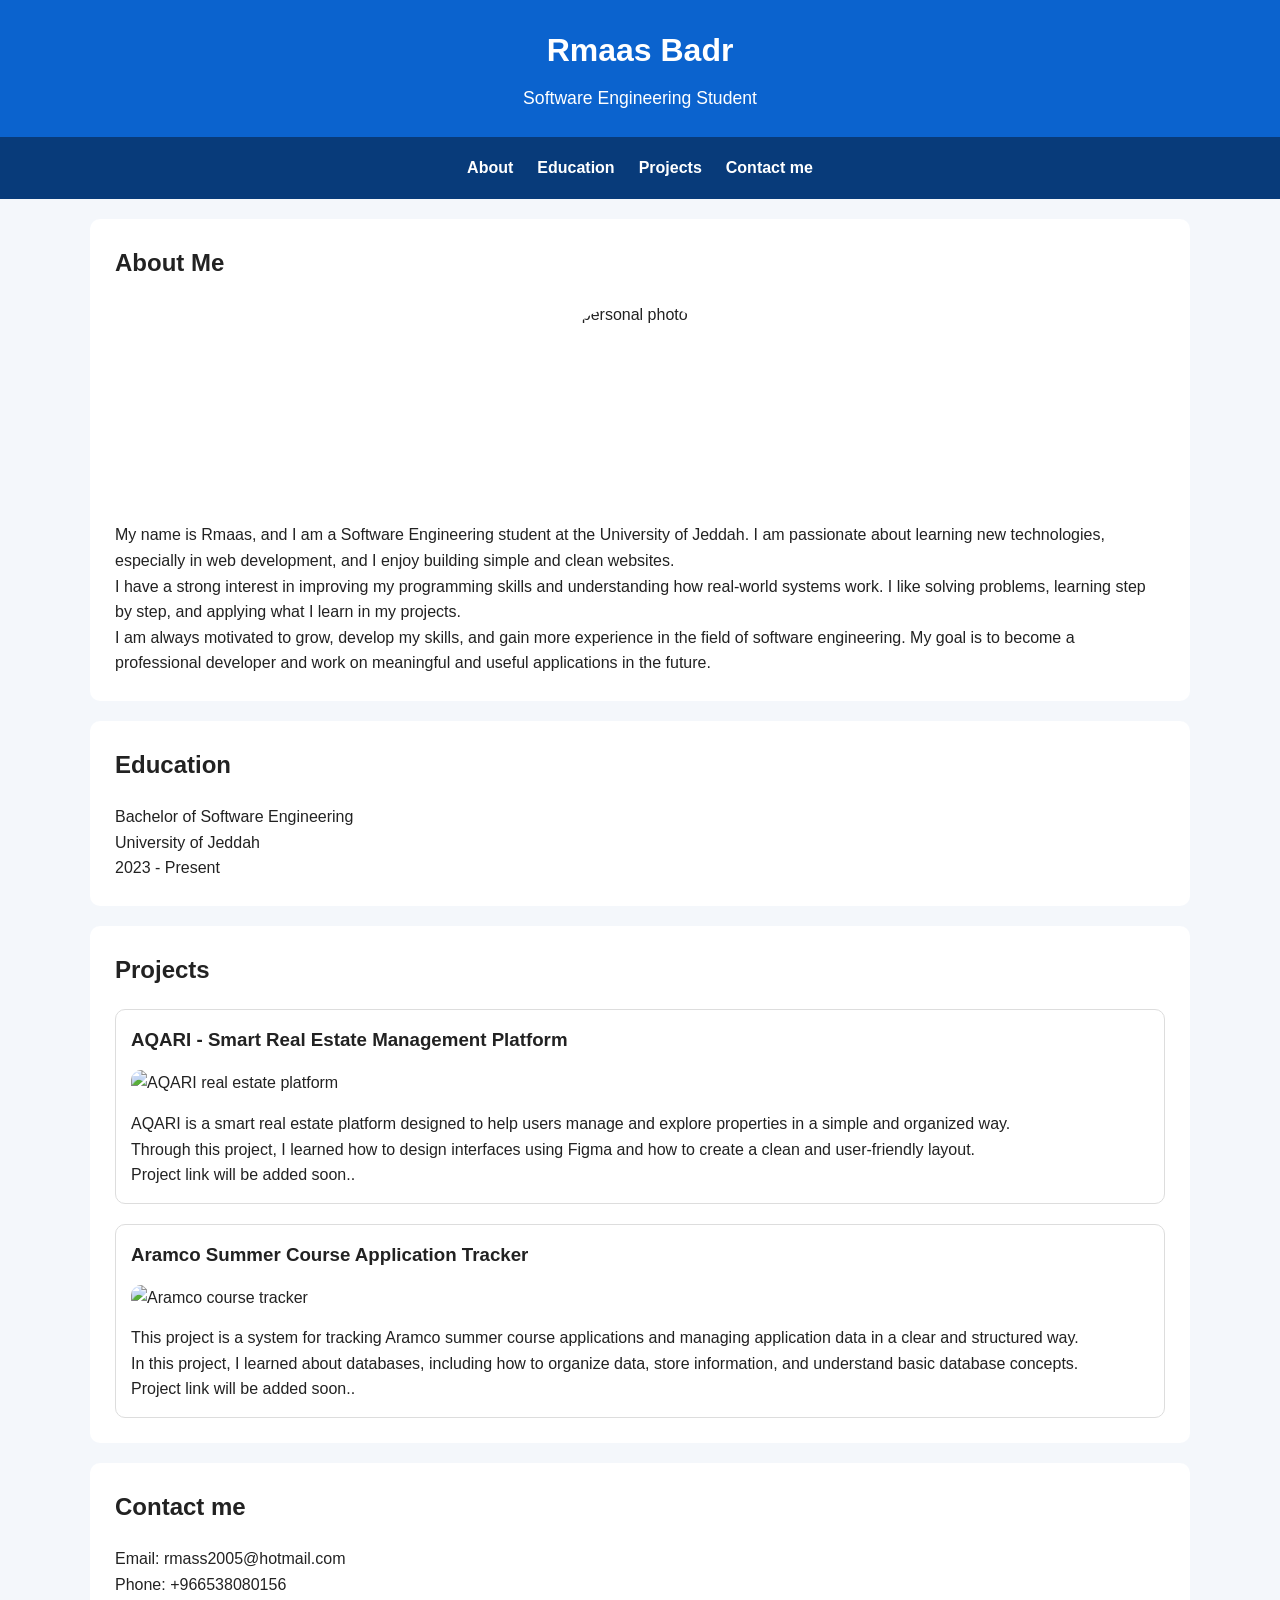
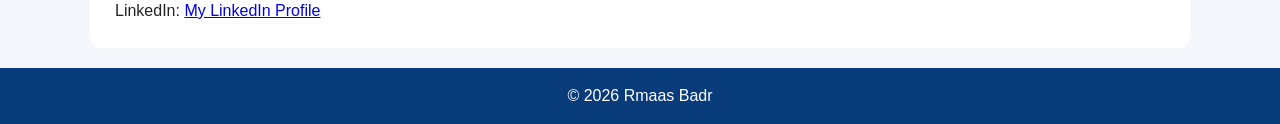
==== index.html @ a5aa48f3 "Add files via upload" ====
<!DOCTYPE html>
<html lang="en">
<head>
    <meta charset="UTF-8">
    <meta name="viewport" content="width=device-width, initial-scale=1.0">
    <title>Rmaas's protfolio</title>

    
    <link rel="stylesheet" href="cssweb.css">
</head>

<body>

    <!-- HEADER -->
    <header>
        <h1>Rmaas Badr</h1>
        <p>Software Engineering Student</p>
    </header>

    <!-- NAVIGATION -->
    <nav>
        <ul>
            <li><a href="#about">About</a></li>
            <li><a href="#education">Education</a></li>
            <li><a href="#projects">Projects</a></li>
            <li><a href="#contact me">Contact me</a></li>
        </ul> 
    </nav>

    <!-- ABOUT -->
    <section id="about">
        <h2>About Me</h2>
        <img src="media/profile.jpg" alt="My personal photo">


    <p>
        My name is Rmaas, and I am a Software Engineering student at the University of Jeddah.
        I am passionate about learning new technologies, especially in web development,
        and I enjoy building simple and clean websites.
    </p>

    <p>
        I have a strong interest in improving my programming skills and understanding how
        real-world systems work. I like solving problems, learning step by step, and applying
        what I learn in my projects.
    </p>

    <p>
        I am always motivated to grow, develop my skills, and gain more experience in the field
        of software engineering. My goal is to become a professional developer and work on
        meaningful and useful applications in the future.
    </p>
</section>
       

    <!-- EDUCATION -->
    <section id="education">
        <h2>Education</h2>

        <p>
            Bachelor of Software Engineering <br>
            University of Jeddah <br>
            2023 - Present
        </p>

    
    </section>

    <!-- PROJECTS -->
    <section id="projects">
    <h2>Projects</h2>

    <!-- Project 1 -->
    <div>
        <h3>AQARI - Smart Real Estate Management Platform</h3>
        <img src="media/project1.png" alt="AQARI real estate platform">

        <p>
            AQARI is a smart real estate platform designed to help users manage and explore
            properties in a simple and organized way.
        </p>

        <p>
            Through this project, I learned how to design interfaces using Figma and how to
            create a clean and user-friendly layout.
        </p>

        <p>
            Project link will be added soon..
        </p>
    </div>

    <!-- Project 2 -->
    <div>
        <h3>Aramco Summer Course Application Tracker</h3>
        <img src="media/project2.png" alt="Aramco course tracker">

        <p>
            This project is a system for tracking Aramco summer course applications and managing
            application data in a clear and structured way.
        </p>

        <p>
            In this project, I learned about databases, including how to organize data,
            store information, and understand basic database concepts.
        </p>

        <p>
            Project link will be added soon..
        </p>
    </div>

</section>

    <!-- CONTACT -->
    <section id="contact me">
        <h2>Contact me </h2>

        <p>Email: rmass2005@hotmail.com</p>
        <p>Phone: +966538080156</p>
        <p>
    LinkedIn: 
    <a href="https://www.linkedin.com/in/rmaas-badr-7a4100252" target="_blank">
        My LinkedIn Profile
    </a>
</p>

    </section>

    <!-- FOOTER -->
    <footer>
        <p>© 2026 Rmaas Badr</p>
    </footer>

</body>
</html>
---- cssweb.css ----
* {
    margin: 0;
    padding: 0;
    box-sizing: border-box;
}

body {
    font-family: Arial, sans-serif;
    background-color: #f4f7fb;
    line-height: 1.6;
    color: #222;
}

header {
    background-color: #0b63ce;
    color: white;
    text-align: center;
    padding: 25px 15px;
}

header h1 {
    font-size: 2rem;
    margin-bottom: 8px;
}

header p {
    font-size: 1.1rem;
}

nav {
    background-color: #083b7a;
}

nav ul {
    display: flex;
    justify-content: center;
    flex-wrap: wrap;
    list-style: none;
    padding: 10px 0;
}

nav ul li {
    margin: 8px 12px;
}

nav ul li a {
    color: white;
    text-decoration: none;
    font-weight: bold;
    transition: 0.3s;
}

nav ul li a:hover {
    color: white;
    text-shadow: 0 0 5px white;
    text-decoration: underline;
}

section {
    background-color: white;
    margin: 20px auto;
    padding: 25px;
    border-radius: 10px;
    width: 90%;
    max-width: 1100px;
}

section h2 {
    margin-bottom: 20px;
}

#about img {
    width: 200px;
    height: 200px;
    object-fit: cover;
    border-radius: 50%;
    display: block;
    margin: 20px auto;
}


#projects img {
    width: 100%;
    max-width: 300px;
    height: auto;
    border-radius: 10px;
    display: block;
    margin: 15px 0;
}

#projects div {
    border: 1px solid #ddd;
    padding: 15px;
    margin-top: 20px;
    border-radius: 10px;
}

.project-link {
    margin-top: 20px;
    font-style: italic;
    color: #666;
}

form {
    margin-top: 15px;
}

input,
textarea {
    width: 100%;
    padding: 10px;
    margin-top: 6px;
    margin-bottom: 15px;
    border-radius: 5px;
    border: 1px solid #ccc;
    font-size: 1rem;
}

button {
    padding: 10px 16px;
    background-color: #0b63ce;
    color: white;
    border: none;
    border-radius: 5px;
    cursor: pointer;
}

button:hover {
    background-color: #094fa5;
}

footer {
    text-align: center;
    padding: 15px;
    background-color: #083b7a;
    color: white;
    margin-top: 20px;
}

/* iPad */
@media (max-width: 768px) {
    header h1 {
        font-size: 1.7rem;
    }

    header p {
        font-size: 1rem;
    }

    nav ul li {
        margin: 6px 10px;
    }

    section {
        width: 94%;
        padding: 20px;
    }

    #about img {
        width: 160px;
        height: 160px;
    }
}

/* Mobile */
@media (max-width: 576px) {
    header {
        padding: 20px 10px;
    }

    header h1 {
        font-size: 1.5rem;
    }

    header p {
        font-size: 0.95rem;
    }

    nav ul {
        flex-direction: column;
        align-items: center;
    }

    nav ul li {
        margin: 6px 0;
    }

    section {
        width: 96%;
        padding: 16px;
        margin: 15px auto;
    }

    #about img {
        width: 140px;
        height: 140px;
    }

    #projects img {
        max-width: 100%;
    }
}
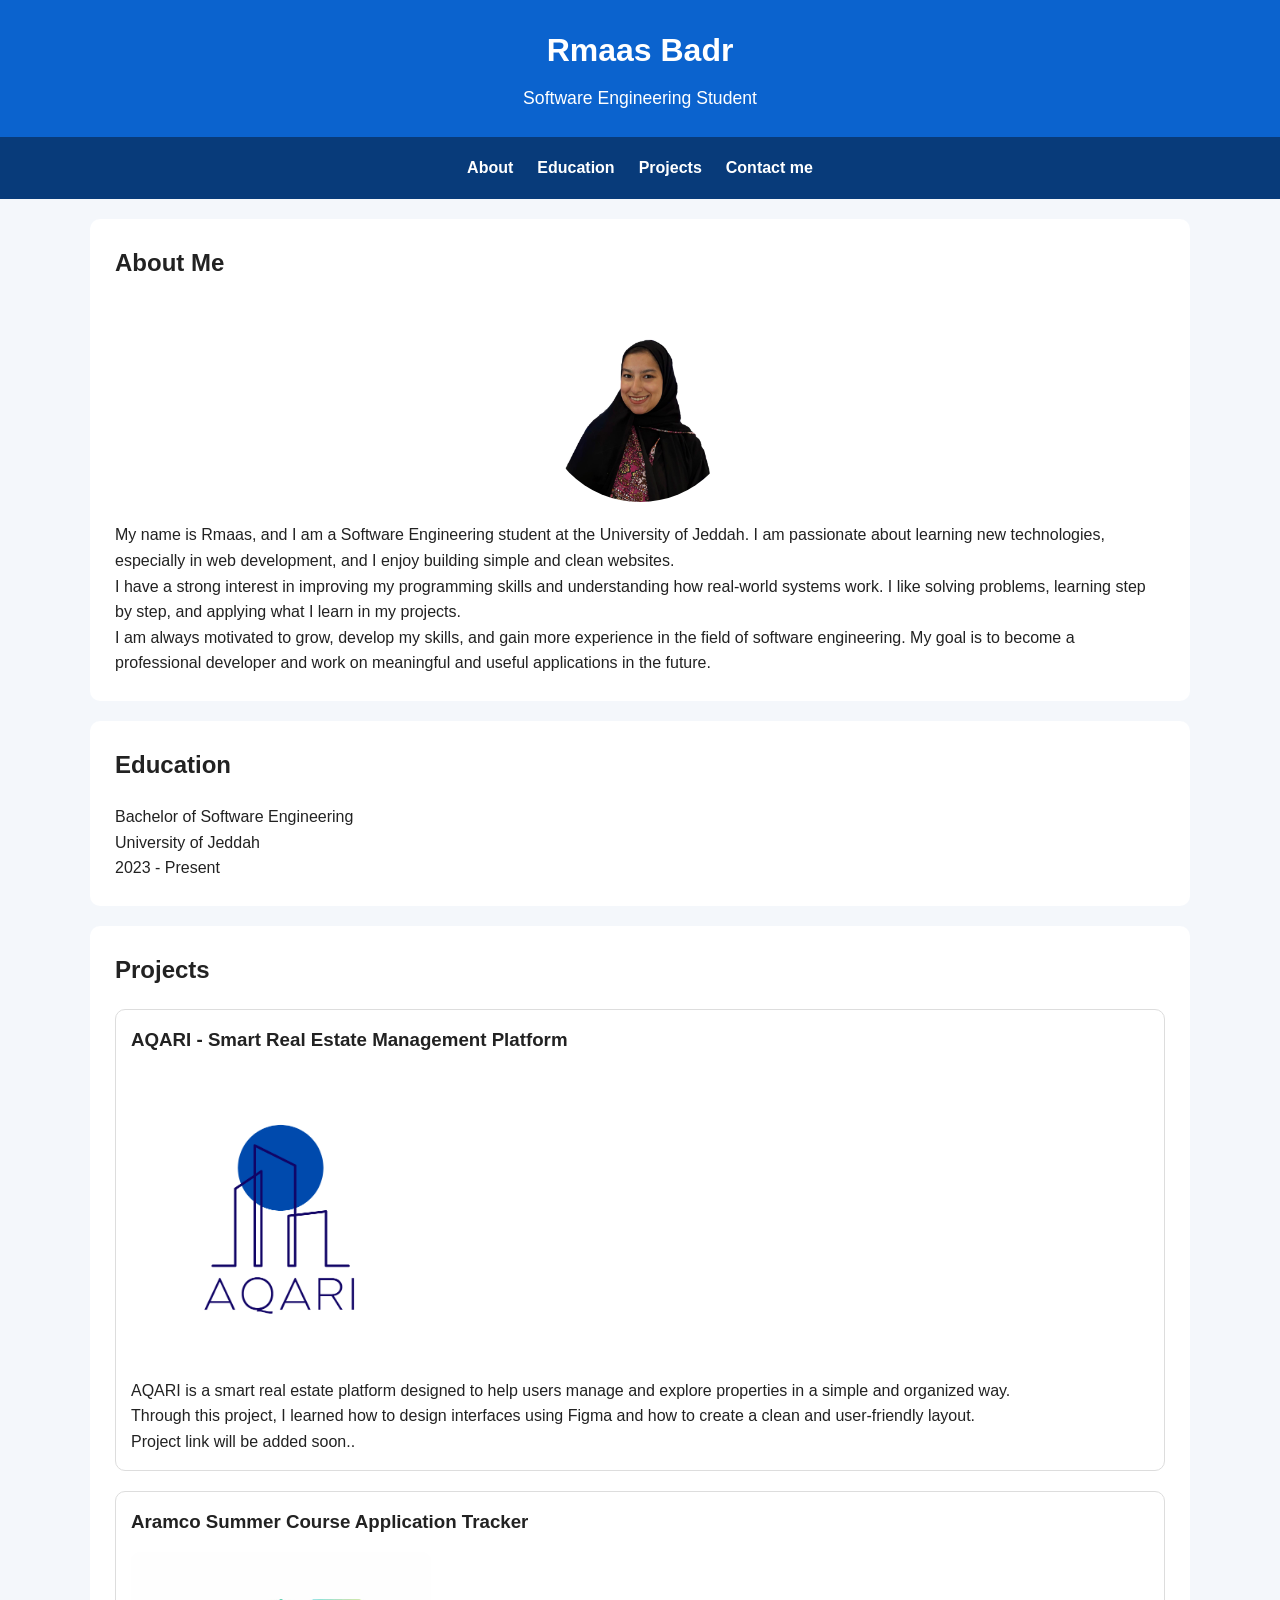
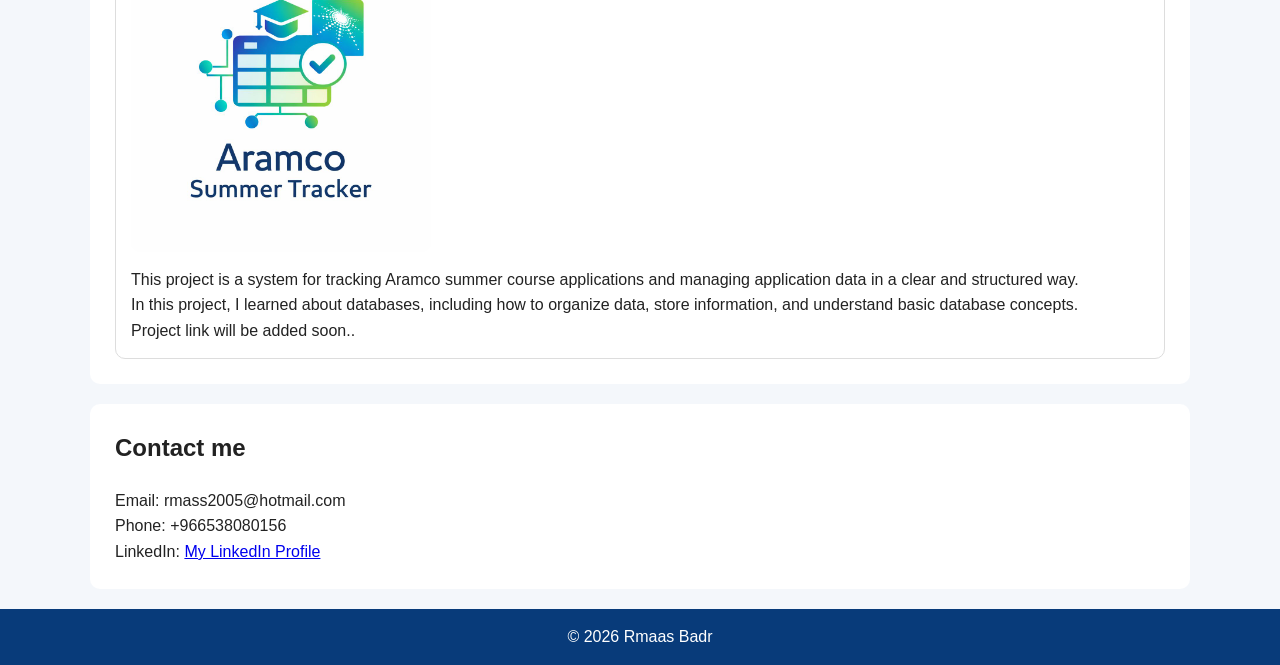
==== commit 08f8f5e2: "Add files via upload" ====
--- a/index.html
+++ b/index.html
@@ -73,7 +73,7 @@
     <!-- Project 1 -->
     <div>
         <h3>AQARI - Smart Real Estate Management Platform</h3>
-        <img src="media/project1.png" alt="AQARI real estate platform">
+        <img src="media/project1.jpg" alt="AQARI real estate platform">
 
         <p>
             AQARI is a smart real estate platform designed to help users manage and explore
@@ -93,7 +93,7 @@
     <!-- Project 2 -->
     <div>
         <h3>Aramco Summer Course Application Tracker</h3>
-        <img src="media/project2.png" alt="Aramco course tracker">
+        <img src="media/project2.jpg" alt="Aramco course tracker">
 
         <p>
             This project is a system for tracking Aramco summer course applications and managing
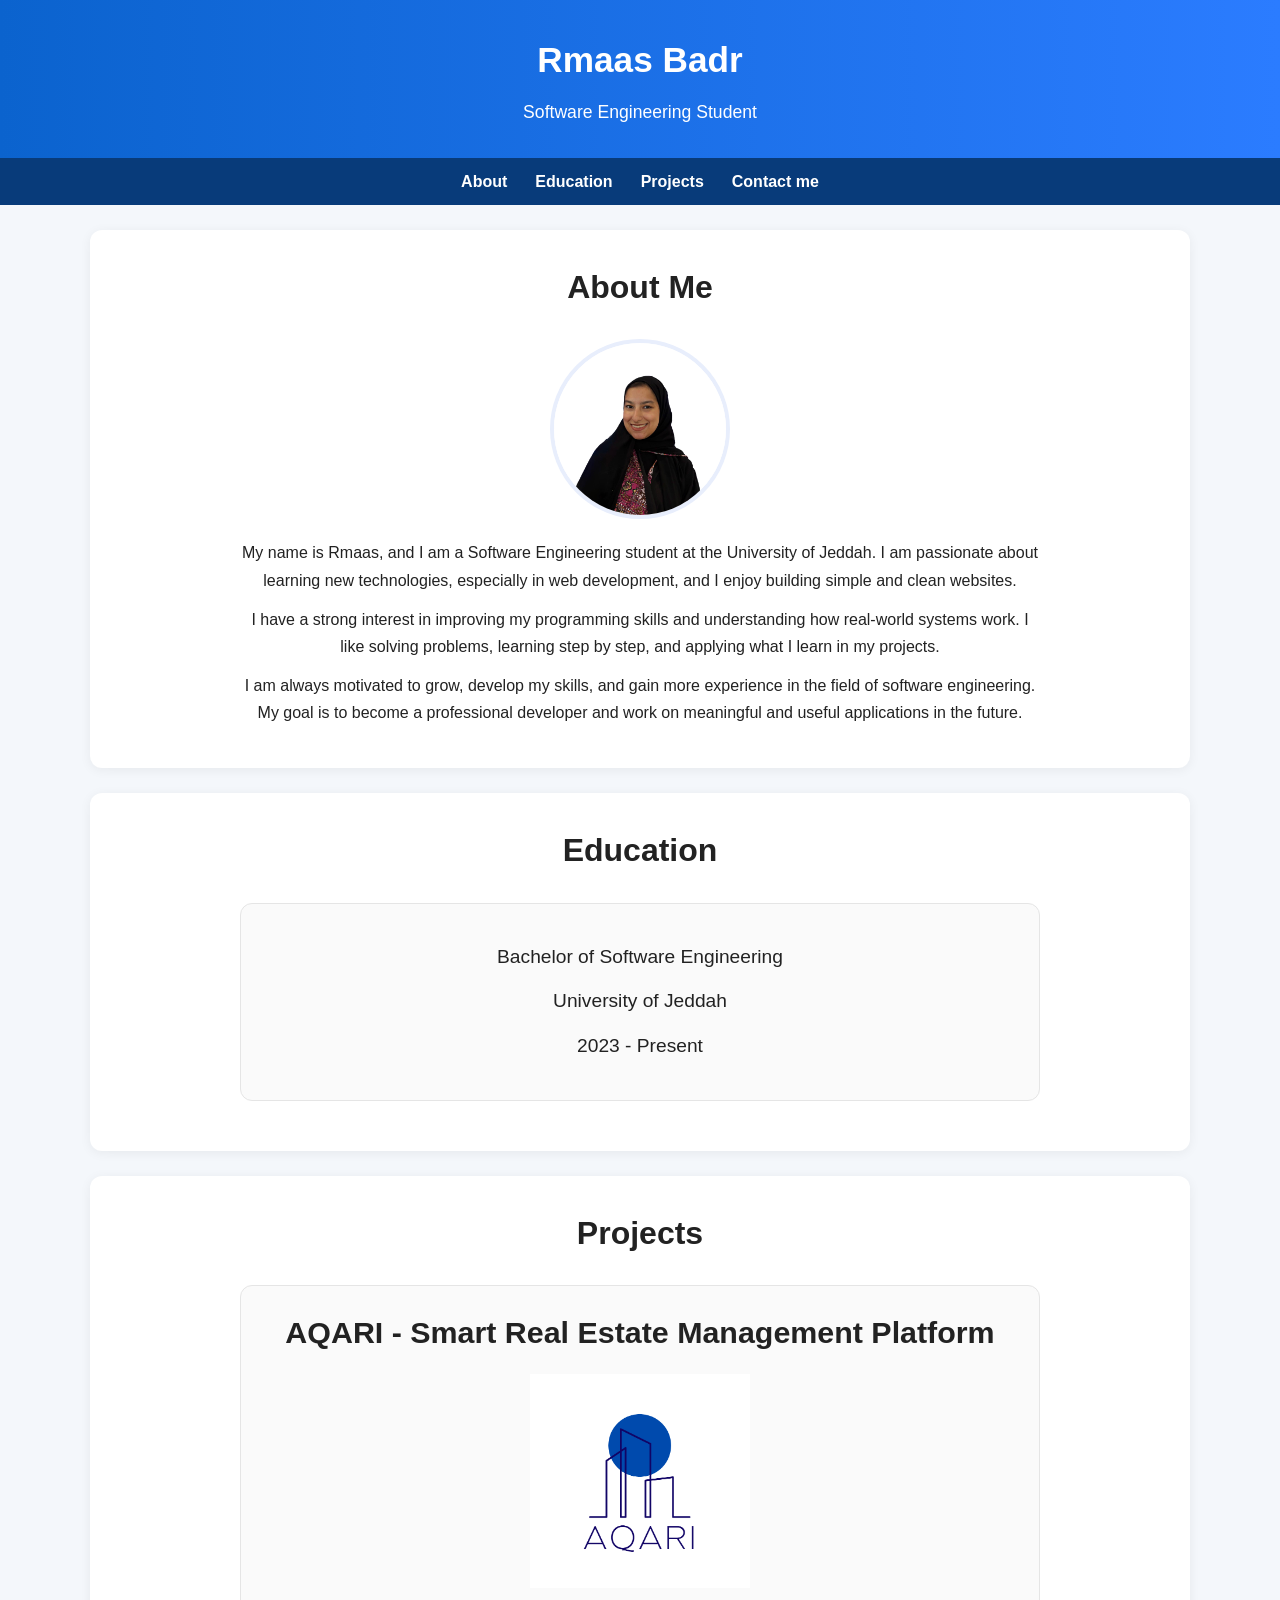
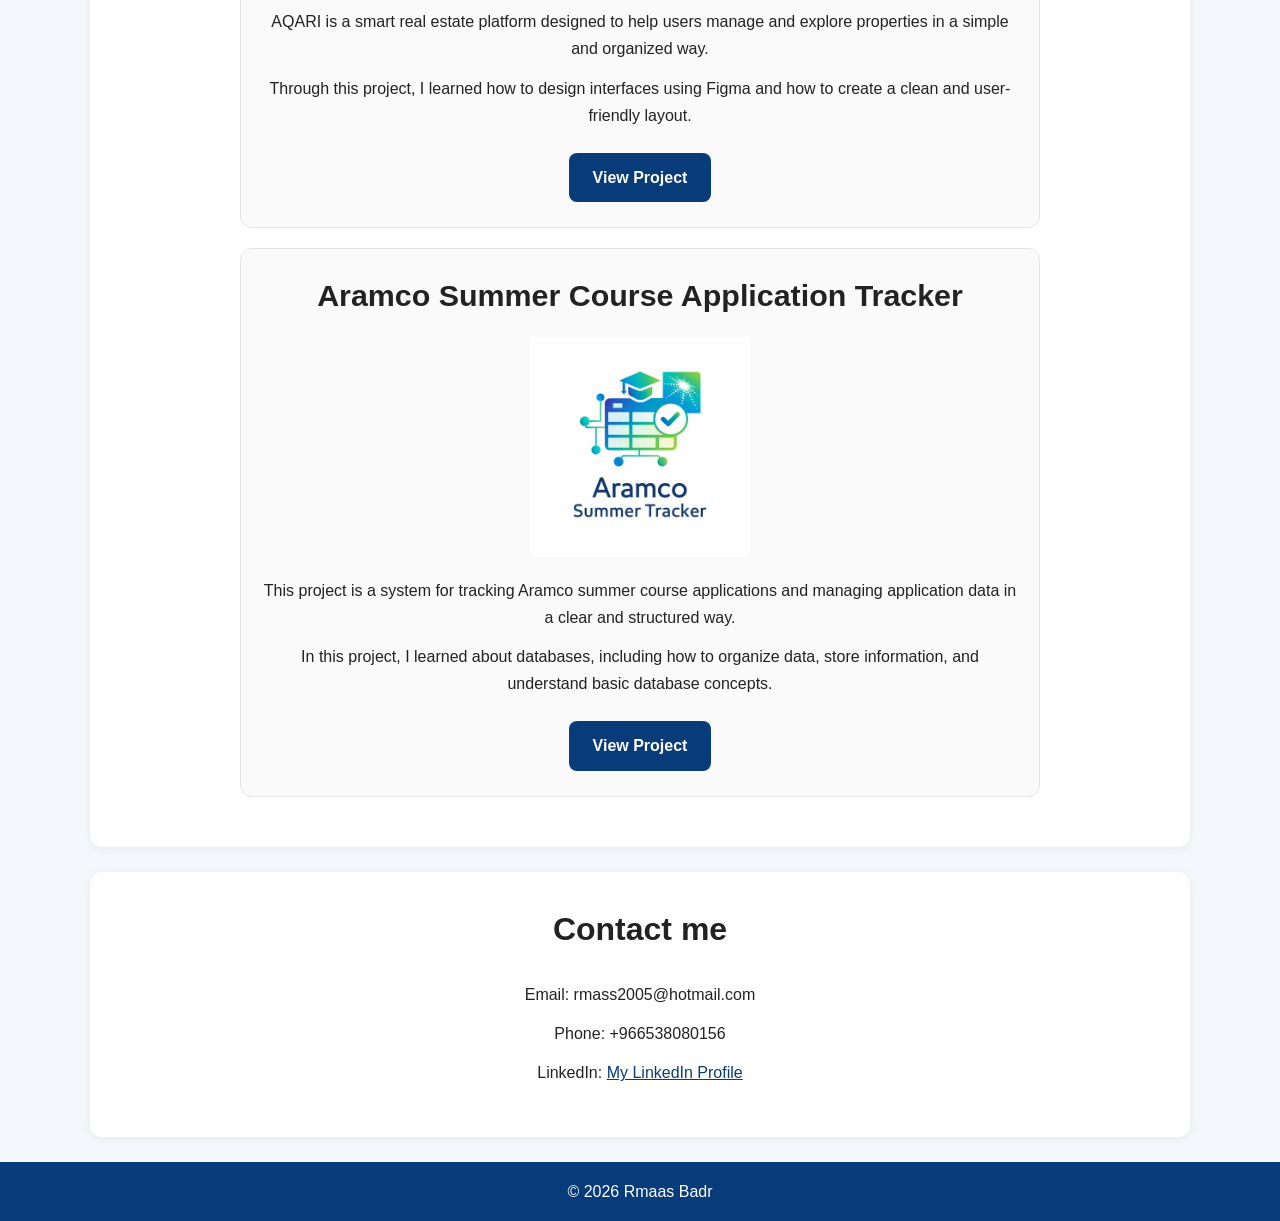
==== commit 3acdd4d8: "Add files via upload" ====
--- a/index.html
+++ b/index.html
@@ -3,131 +3,123 @@
 <head>
     <meta charset="UTF-8">
     <meta name="viewport" content="width=device-width, initial-scale=1.0">
-    <title>Rmaas's protfolio</title>
-
-    
+    <title>Rmaas's Portfolio</title>
     <link rel="stylesheet" href="cssweb.css">
 </head>
-
 <body>
 
-    <!-- HEADER -->
     <header>
-        <h1>Rmaas Badr</h1>
-        <p>Software Engineering Student</p>
+        <div class="container">
+            <h1>Rmaas Badr</h1>
+            <p>Software Engineering Student</p>
+        </div>
     </header>
 
-    <!-- NAVIGATION -->
     <nav>
-        <ul>
-            <li><a href="#about">About</a></li>
-            <li><a href="#education">Education</a></li>
-            <li><a href="#projects">Projects</a></li>
-            <li><a href="#contact me">Contact me</a></li>
-        </ul> 
+        <div class="container">
+            <ul>
+                <li><a href="#about">About</a></li>
+                <li><a href="#education">Education</a></li>
+                <li><a href="#projects">Projects</a></li>
+                <li><a href="#contact">Contact me</a></li>
+            </ul>
+        </div>
     </nav>
 
-    <!-- ABOUT -->
-    <section id="about">
-        <h2>About Me</h2>
-        <img src="media/profile.jpg" alt="My personal photo">
+    <main class="container">
 
+        <section id="about">
+            <h2>About Me</h2>
 
-    <p>
-        My name is Rmaas, and I am a Software Engineering student at the University of Jeddah.
-        I am passionate about learning new technologies, especially in web development,
-        and I enjoy building simple and clean websites.
-    </p>
+            <img src="media/profile.jpg" alt="My personal photo" class="profile-img">
 
-    <p>
-        I have a strong interest in improving my programming skills and understanding how
-        real-world systems work. I like solving problems, learning step by step, and applying
-        what I learn in my projects.
-    </p>
+            <p>
+                My name is Rmaas, and I am a Software Engineering student at the University of Jeddah.
+                I am passionate about learning new technologies, especially in web development, and I enjoy
+                building simple and clean websites.
+            </p>
 
-    <p>
-        I am always motivated to grow, develop my skills, and gain more experience in the field
-        of software engineering. My goal is to become a professional developer and work on
-        meaningful and useful applications in the future.
-    </p>
-</section>
-       
+            <p>
+                I have a strong interest in improving my programming skills and understanding how real-world
+                systems work. I like solving problems, learning step by step, and applying what I learn in my projects.
+            </p>
 
-    <!-- EDUCATION -->
-    <section id="education">
-        <h2>Education</h2>
+            <p>
+                I am always motivated to grow, develop my skills, and gain more experience in the field of
+                software engineering. My goal is to become a professional developer and work on meaningful
+                and useful applications in the future.
+            </p>
+        </section>
 
-        <p>
-            Bachelor of Software Engineering <br>
-            University of Jeddah <br>
-            2023 - Present
-        </p>
+        <section id="education">
+            <h2>Education</h2>
 
-    
-    </section>
+            <div class="card education-card">
+                <p>Bachelor of Software Engineering</p>
+                <p>University of Jeddah</p>
+                <p>2023 - Present</p>
+            </div>
+        </section>
 
-    <!-- PROJECTS -->
-    <section id="projects">
-    <h2>Projects</h2>
+        <section id="projects">
+            <h2>Projects</h2>
 
-    <!-- Project 1 -->
-    <div>
-        <h3>AQARI - Smart Real Estate Management Platform</h3>
-        <img src="media/project1.jpg" alt="AQARI real estate platform">
+            <div class="project-card">
+                <h3>AQARI - Smart Real Estate Management Platform</h3>
 
-        <p>
-            AQARI is a smart real estate platform designed to help users manage and explore
-            properties in a simple and organized way.
-        </p>
+                <img src="media/project1.jpg" alt="AQARI real estate platform" class="project-img">
 
-        <p>
-            Through this project, I learned how to design interfaces using Figma and how to
-            create a clean and user-friendly layout.
-        </p>
+                <p>
+                    AQARI is a smart real estate platform designed to help users manage and explore
+                    properties in a simple and organized way.
+                </p>
 
-        <p>
-            Project link will be added soon..
-        </p>
-    </div>
+                <p>
+                    Through this project, I learned how to design interfaces using Figma and how to
+                    create a clean and user-friendly layout.
+                </p>
 
-    <!-- Project 2 -->
-    <div>
-        <h3>Aramco Summer Course Application Tracker</h3>
-        <img src="media/project2.jpg" alt="Aramco course tracker">
+                <a href="media/aqari project.pdf.pdf" class="btn" target="_blank">View Project</a>
+            </div>
 
-        <p>
-            This project is a system for tracking Aramco summer course applications and managing
-            application data in a clear and structured way.
-        </p>
+            <div class="project-card">
+                <h3>Aramco Summer Course Application Tracker</h3>
 
-        <p>
-            In this project, I learned about databases, including how to organize data,
-            store information, and understand basic database concepts.
-        </p>
+                <img src="media/project2.jpg" alt="Aramco course tracker" class="project-img">
 
-        <p>
-            Project link will be added soon..
-        </p>
-    </div>
+                <p>
+                    This project is a system for tracking Aramco summer course applications and managing
+                    application data in a clear and structured way.
+                </p>
 
-</section>
+                <p>
+                    In this project, I learned about databases, including how to organize data,
+                    store information, and understand basic database concepts.
+                </p>
 
-    <!-- CONTACT -->
-    <section id="contact me">
-        <h2>Contact me </h2>
+                <a href="media/Aramco project.pdf" class="btn" target="_blank">View Project</a>
+            </div>
+        </section>
 
-        <p>Email: rmass2005@hotmail.com</p>
-        <p>Phone: +966538080156</p>
-        <p>
-    LinkedIn: 
-    <a href="https://www.linkedin.com/in/rmaas-badr-7a4100252" target="_blank">
-        My LinkedIn Profile
-    </a>
-</p>
+        <section id="contact">
+            <h2>Contact me</h2>
 
-    </section>
+            <div class="contact-info">
+                <p>Email: rmass2005@hotmail.com</p>
+                <p>Phone: +966538080156</p>
+                <p>
+                    LinkedIn:
+                    <a href="https://www.linkedin.com/in/rmaas-badr-7a4100252" target="_blank">
+                        My LinkedIn Profile
+                    </a>
+                </p>
+            </div>
 
-    <!-- FOOTER -->
+            
+        </section>
+
+    </main>
+
     <footer>
         <p>© 2026 Rmaas Badr</p>
     </footer>
--- a/cssweb.css
+++ b/cssweb.css
@@ -7,19 +7,26 @@
 body {
     font-family: Arial, sans-serif;
     background-color: #f4f7fb;
-    line-height: 1.6;
+    line-height: 1.7;
     color: #222;
 }
 
+.container {
+    width: 90%;
+    max-width: 1100px;
+    margin: auto;
+}
+
+/* Header */
 header {
-    background-color: #0b63ce;
+    background: linear-gradient(to right, #0b63ce, #2b7cff);
     color: white;
     text-align: center;
-    padding: 25px 15px;
+    padding: 30px 15px;
 }
 
 header h1 {
-    font-size: 2rem;
+    font-size: 2.2rem;
     margin-bottom: 8px;
 }
 
@@ -27,20 +34,24 @@
     font-size: 1.1rem;
 }
 
+/* Navbar */
 nav {
     background-color: #083b7a;
+    position: sticky;
+    top: 0;
+    z-index: 1000;
 }
 
 nav ul {
+    list-style: none;
     display: flex;
     justify-content: center;
+    align-items: center;
     flex-wrap: wrap;
-    list-style: none;
-    padding: 10px 0;
 }
 
 nav ul li {
-    margin: 8px 12px;
+    margin: 10px 14px;
 }
 
 nav ul li a {
@@ -56,118 +67,211 @@
     text-decoration: underline;
 }
 
+/* Sections */
 section {
     background-color: white;
-    margin: 20px auto;
-    padding: 25px;
-    border-radius: 10px;
-    width: 90%;
-    max-width: 1100px;
+    margin: 25px auto;
+    padding: 30px 25px;
+    border-radius: 12px;
+    box-shadow: 0 2px 12px rgba(0, 0, 0, 0.06);
+    text-align: center;
 }
 
 section h2 {
-    margin-bottom: 20px;
-}
-
-#about img {
-    width: 200px;
-    height: 200px;
+    font-size: 2rem;
+    margin-bottom: 25px;
+    color: #222;
+}
+
+/* Paragraphs */
+section p {
+    max-width: 800px;
+    margin: 12px auto;
+}
+
+/* About image */
+.profile-img {
+    width: 180px;
+    height: 180px;
     object-fit: cover;
     border-radius: 50%;
     display: block;
     margin: 20px auto;
-}
-
-
-#projects img {
-    width: 100%;
-    max-width: 300px;
+    border: 4px solid #e8eefc;
+}
+
+/* Cards */
+.card,
+.project-card {
+    background-color: #fafafa;
+    border: 1px solid #e5e5e5;
+    border-radius: 12px;
+    padding: 25px 20px;
+    margin: 20px auto;
+    max-width: 800px;
+}
+
+.education-card {
+    font-size: 1.2rem;
+}
+
+/* Projects */
+.project-card h3 {
+    font-size: 1.9rem;
+    margin-bottom: 18px;
+    line-height: 1.4;
+}
+
+.project-img {
+    width: 220px;
+    max-width: 100%;
     height: auto;
-    border-radius: 10px;
     display: block;
-    margin: 15px 0;
-}
-
-#projects div {
-    border: 1px solid #ddd;
-    padding: 15px;
-    margin-top: 20px;
-    border-radius: 10px;
-}
-
-.project-link {
-    margin-top: 20px;
-    font-style: italic;
-    color: #666;
+    margin: 20px auto;
+}
+
+/* Buttons */
+.btn {
+    display: inline-block;
+    background-color: #083b7a;
+    color: white;
+    text-decoration: none;
+    padding: 11px 24px;
+    border-radius: 8px;
+    margin-top: 12px;
+    font-weight: bold;
+    transition: 0.3s;
+}
+
+.btn:hover {
+    background-color: #0b63ce;
+}
+
+/* Contact */
+.contact-info {
+    margin-bottom: 20px;
+}
+
+.contact-info p {
+    margin-bottom: 10px;
+}
+
+.contact-info a {
+    color: #083b7a;
 }
 
 form {
-    margin-top: 15px;
+    max-width: 800px;
+    margin: 20px auto 0;
+    text-align: left;
+}
+
+label {
+    display: block;
+    margin-bottom: 6px;
+    font-weight: bold;
 }
 
 input,
 textarea {
     width: 100%;
-    padding: 10px;
-    margin-top: 6px;
-    margin-bottom: 15px;
-    border-radius: 5px;
+    padding: 12px;
+    margin-bottom: 18px;
     border: 1px solid #ccc;
+    border-radius: 8px;
     font-size: 1rem;
 }
 
 button {
-    padding: 10px 16px;
+    background-color: #083b7a;
+    color: white;
+    border: none;
+    padding: 10px 18px;
+    border-radius: 8px;
+    cursor: pointer;
+    font-weight: bold;
+    transition: 0.3s;
+}
+
+button:hover {
     background-color: #0b63ce;
-    color: white;
-    border: none;
-    border-radius: 5px;
-    cursor: pointer;
-}
-
-button:hover {
-    background-color: #094fa5;
-}
-
+}
+
+/* Footer */
 footer {
+    background-color: #083b7a;
+    color: white;
     text-align: center;
-    padding: 15px;
-    background-color: #083b7a;
-    color: white;
+    padding: 16px;
     margin-top: 20px;
 }
 
-/* iPad */
+/* Laptop */
+@media (max-width: 992px) {
+    .container {
+        width: 92%;
+    }
+
+    section {
+        padding: 25px 20px;
+    }
+
+    header h1 {
+        font-size: 2rem;
+    }
+
+    .project-card h3 {
+        font-size: 1.6rem;
+    }
+}
+
+/* Tablet */
 @media (max-width: 768px) {
+    header {
+        padding: 25px 10px;
+    }
+
     header h1 {
-        font-size: 1.7rem;
+        font-size: 1.8rem;
     }
 
     header p {
         font-size: 1rem;
     }
 
+    nav ul {
+        flex-direction: row;
+        justify-content: center;
+    }
+
     nav ul li {
-        margin: 6px 10px;
+        margin: 8px 10px;
     }
 
     section {
-        width: 94%;
-        padding: 20px;
-    }
-
-    #about img {
-        width: 160px;
-        height: 160px;
+        padding: 22px 16px;
+    }
+
+    section h2 {
+        font-size: 1.7rem;
+    }
+
+    .profile-img {
+        width: 150px;
+        height: 150px;
+    }
+
+    .project-card h3 {
+        font-size: 1.4rem;
+    }
+
+    .project-img {
+        width: 180px;
     }
 }
 
 /* Mobile */
 @media (max-width: 576px) {
-    header {
-        padding: 20px 10px;
-    }
-
     header h1 {
         font-size: 1.5rem;
     }
@@ -178,7 +282,7 @@
 
     nav ul {
         flex-direction: column;
-        align-items: center;
+        padding: 10px 0;
     }
 
     nav ul li {
@@ -186,17 +290,43 @@
     }
 
     section {
-        width: 96%;
-        padding: 16px;
-        margin: 15px auto;
-    }
-
-    #about img {
-        width: 140px;
-        height: 140px;
-    }
-
-    #projects img {
-        max-width: 100%;
+        padding: 18px 14px;
+        margin: 18px auto;
+    }
+
+    section h2 {
+        font-size: 1.5rem;
+    }
+
+    section p {
+        font-size: 0.95rem;
+    }
+
+    .profile-img {
+        width: 130px;
+        height: 130px;
+    }
+
+    .project-card h3 {
+        font-size: 1.2rem;
+    }
+
+    .project-img {
+        width: 150px;
+    }
+
+    .btn {
+        width: 100%;
+        max-width: 220px;
+        padding: 10px 18px;
+    }
+
+    form {
+        text-align: left;
+    }
+
+    input,
+    textarea {
+        font-size: 0.95rem;
     }
 }
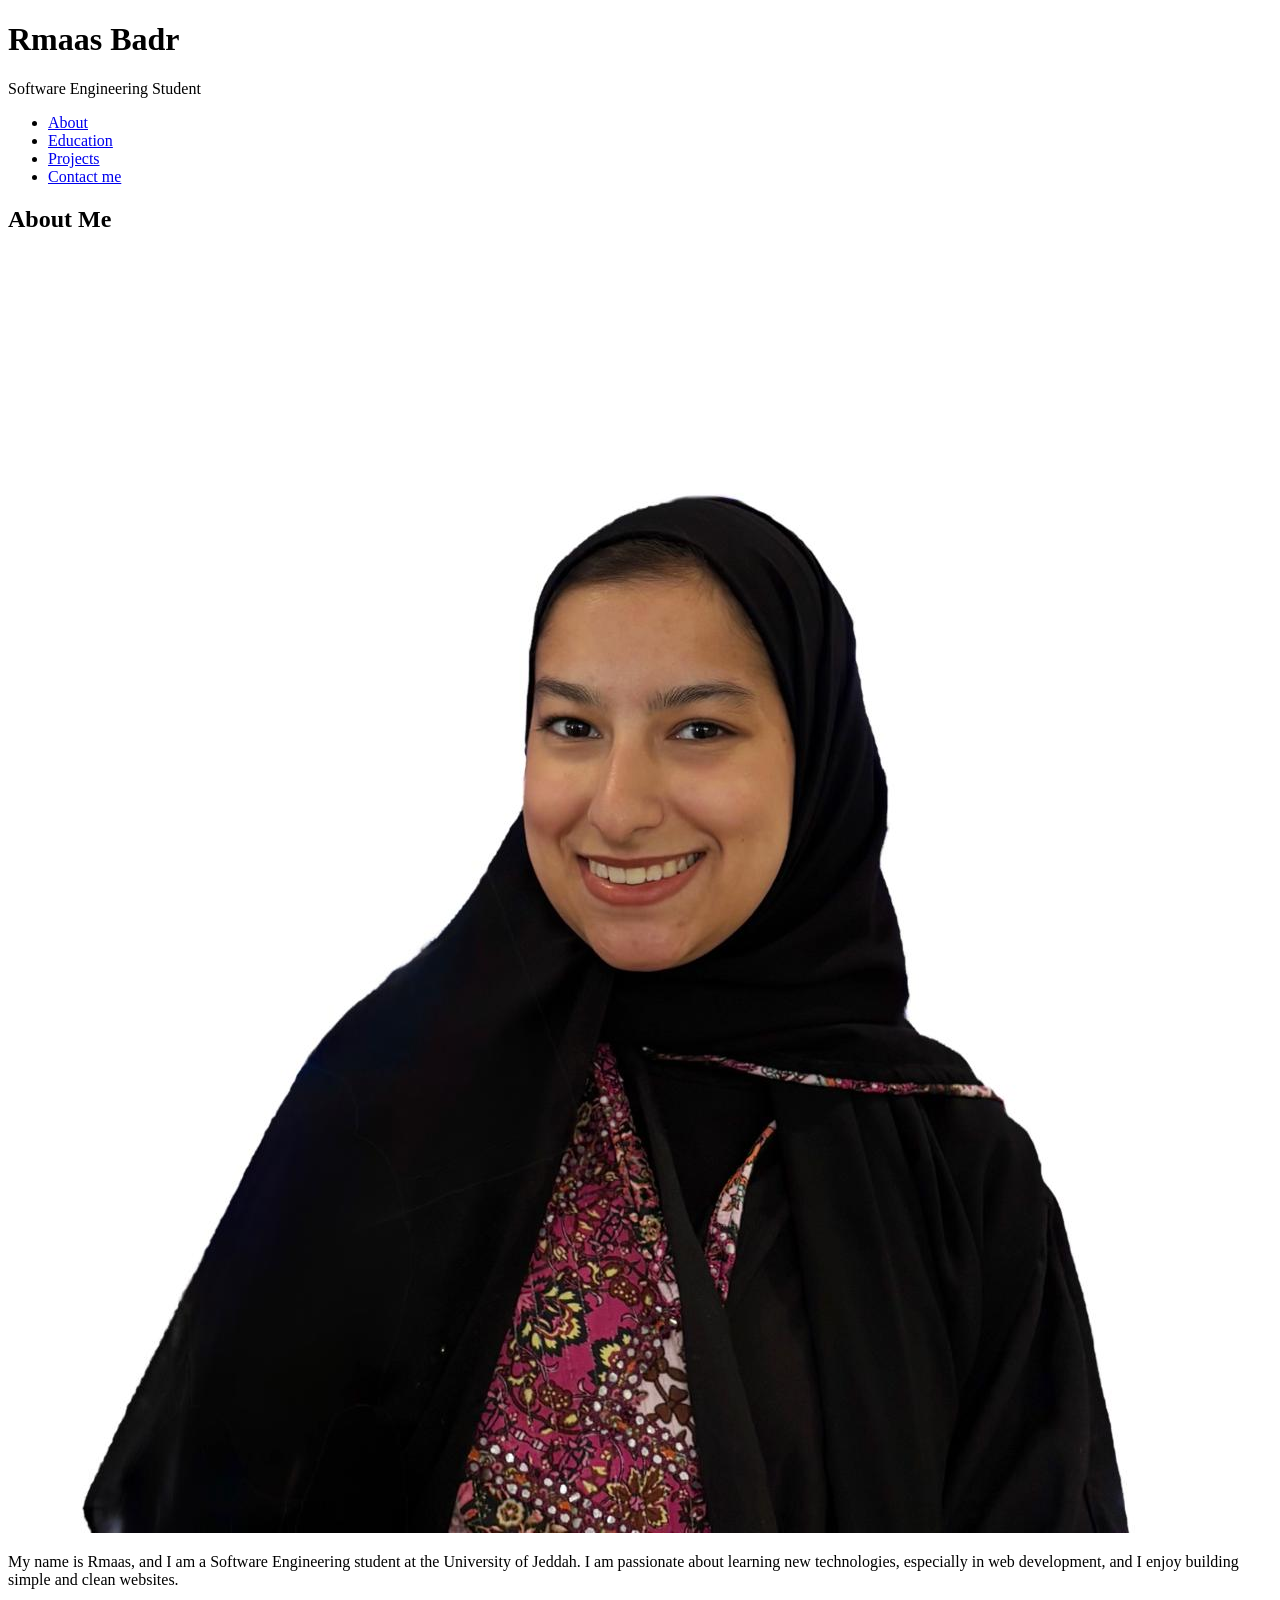
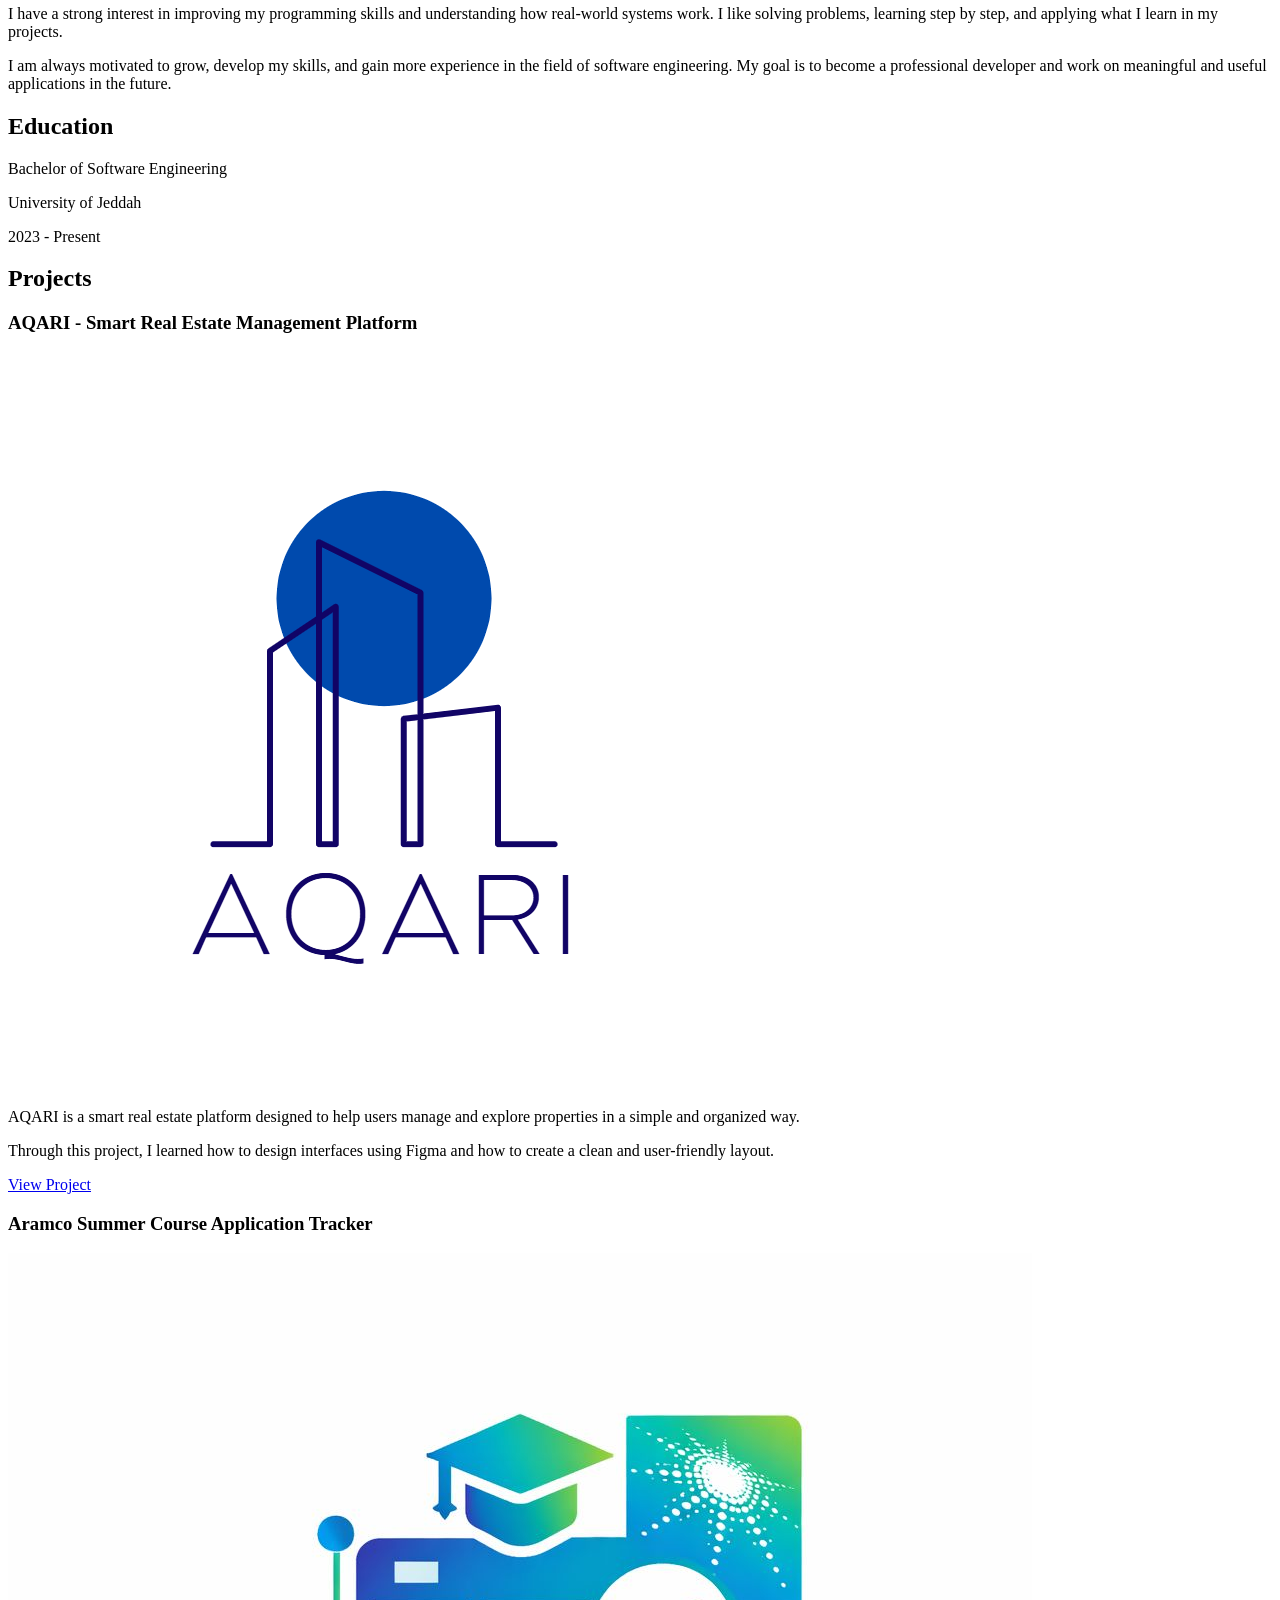
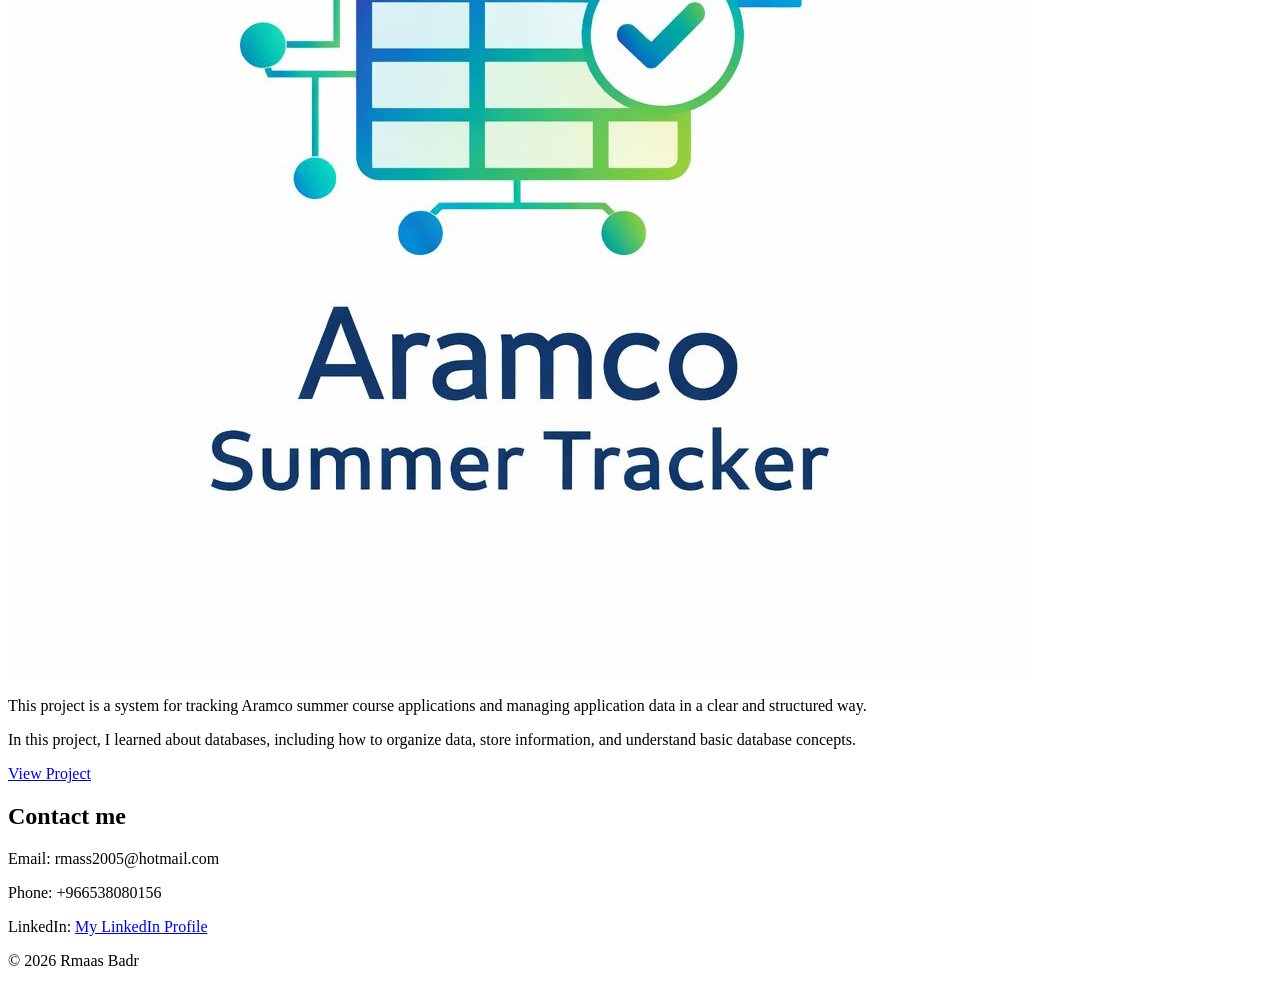
==== commit a745e32a: "Add files via upload" ====
--- a/index.html
+++ b/index.html
@@ -79,7 +79,7 @@
                     create a clean and user-friendly layout.
                 </p>
 
-                <a href="media/aqari project.pdf.pdf" class="btn" target="_blank">View Project</a>
+                <a href="media/aqari project.pdf" class="btn" target="_blank">View Project</a>
             </div>
 
             <div class="project-card">
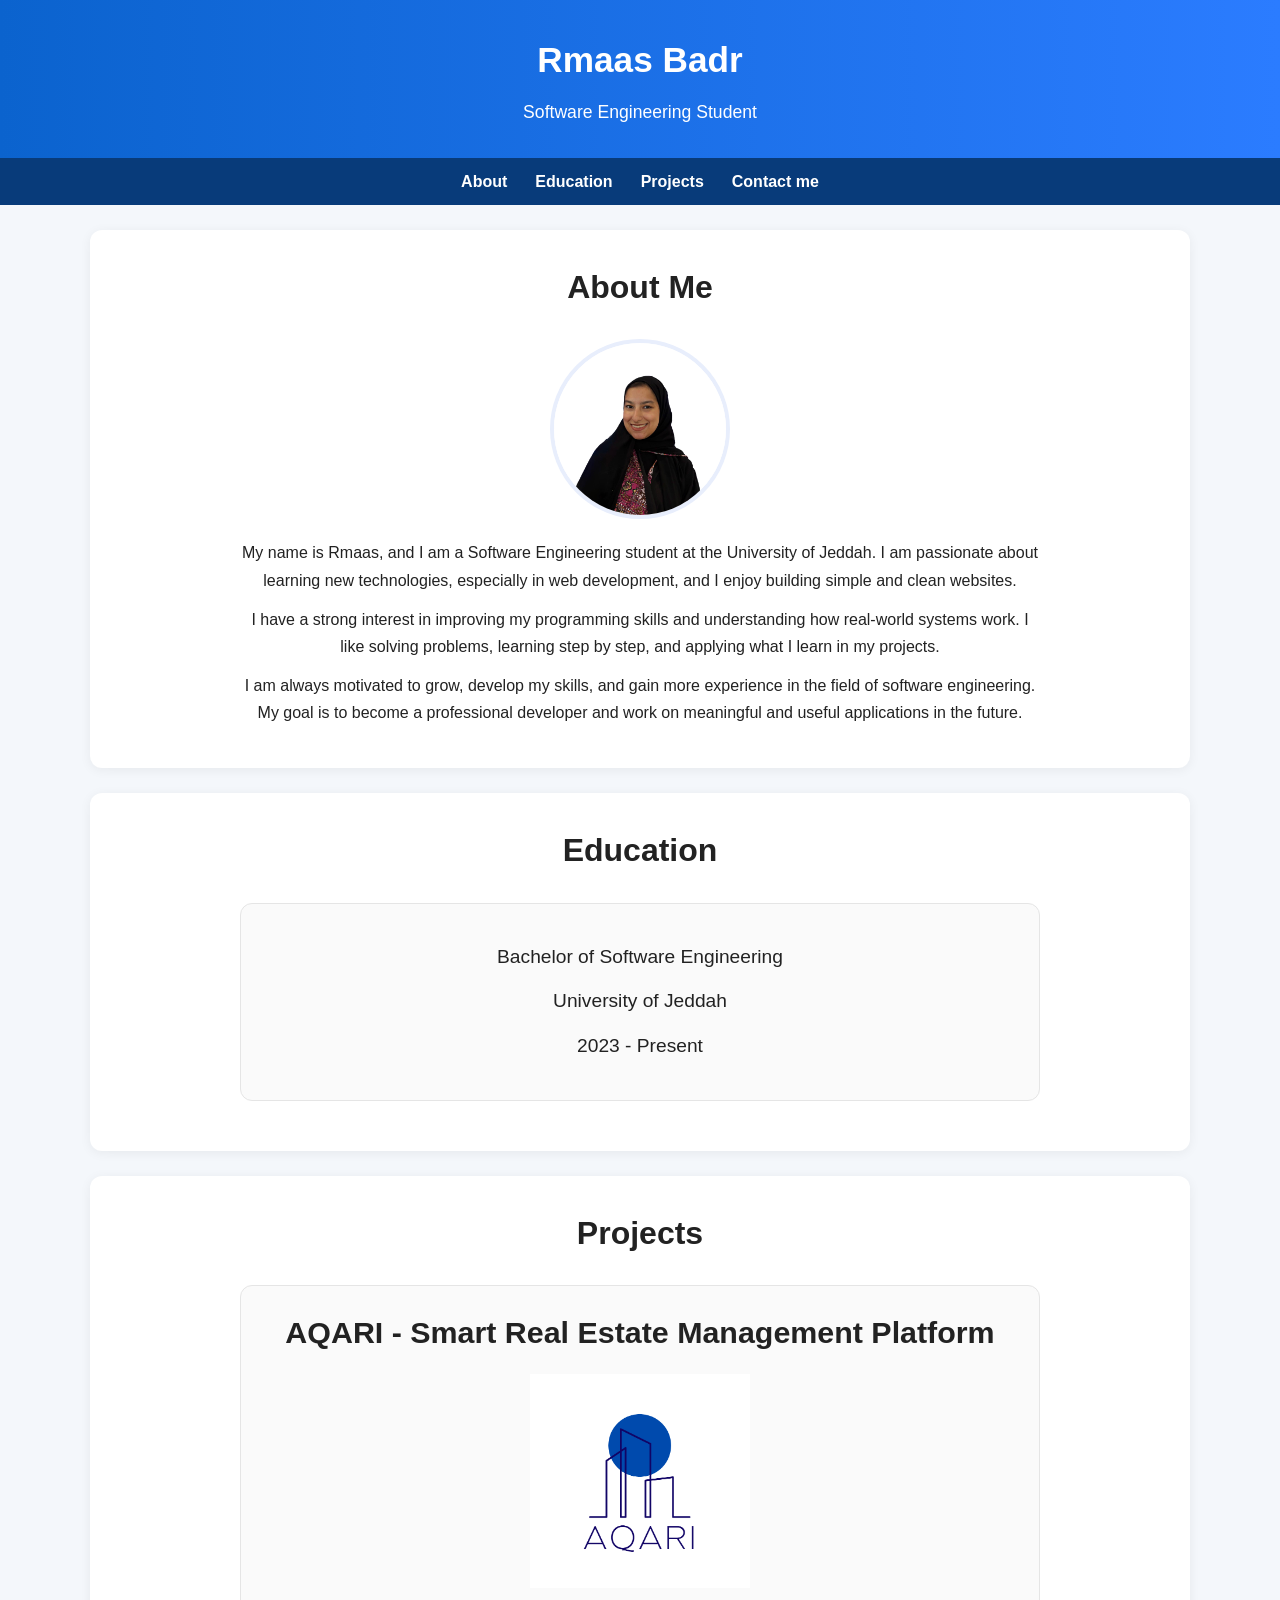
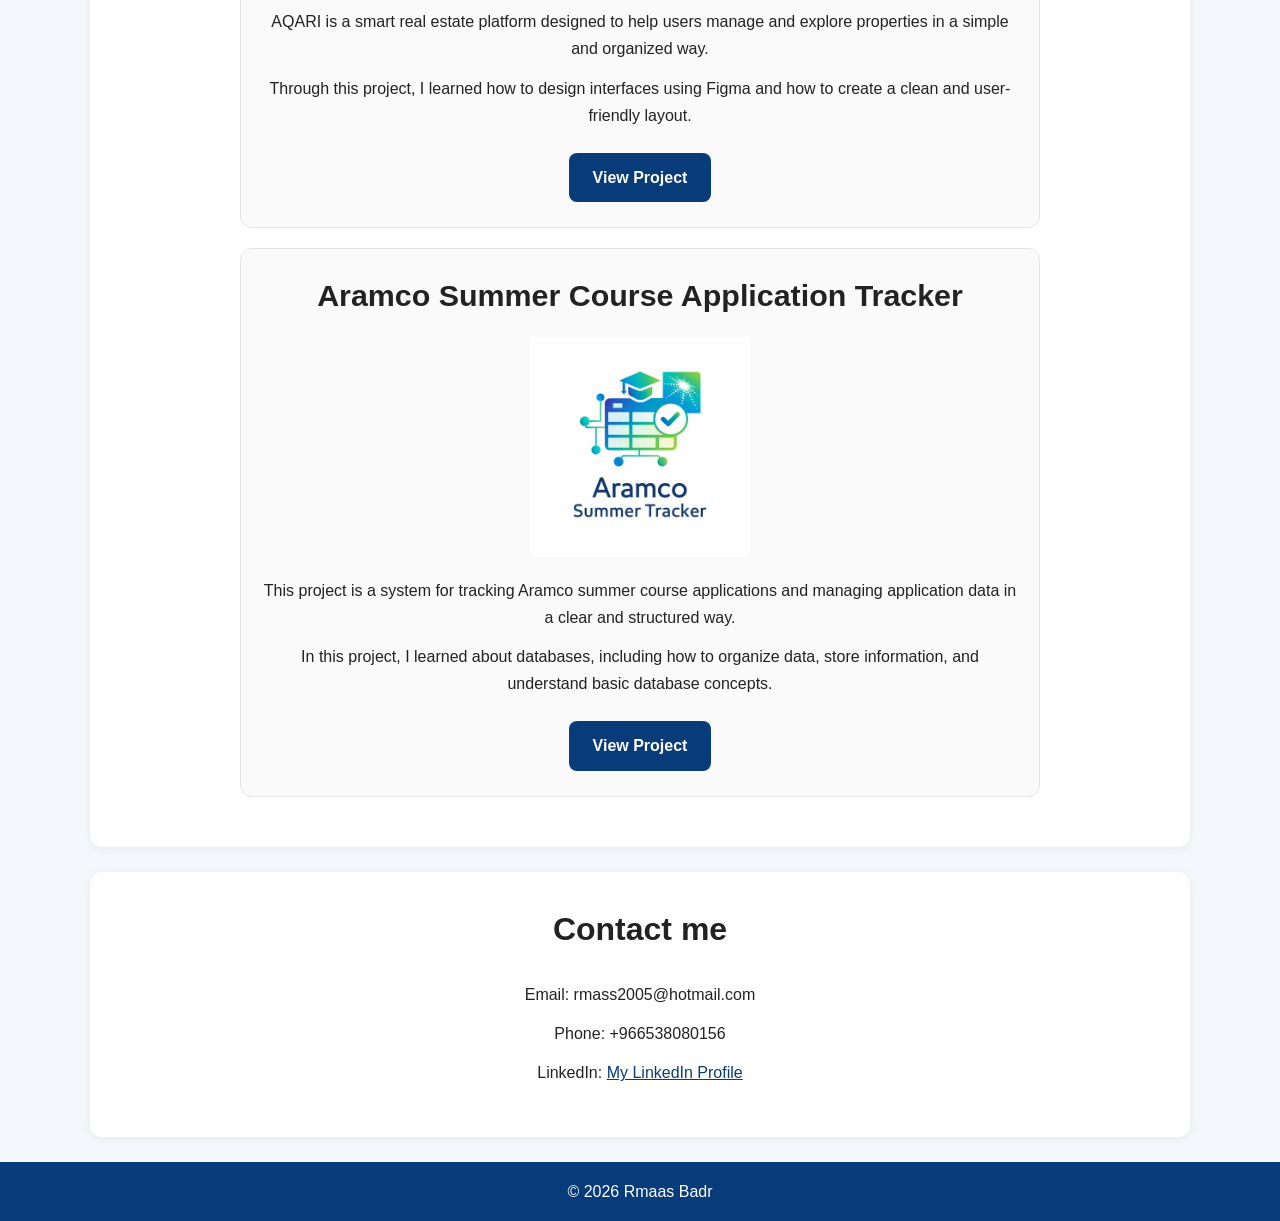
==== commit 63044828: "Add files via upload" ====
--- a/index.html
+++ b/index.html
@@ -79,7 +79,7 @@
                     create a clean and user-friendly layout.
                 </p>
 
-                <a href="media/aqari project.pdf" class="btn" target="_blank">View Project</a>
+                <a href="media/aqari-project.pdf" class="btn" target="_blank">View Project</a>
             </div>
 
             <div class="project-card">
@@ -97,7 +97,7 @@
                     store information, and understand basic database concepts.
                 </p>
 
-                <a href="media/Aramco project.pdf" class="btn" target="_blank">View Project</a>
+                <a href="media/Aramco-project.pdf" class="btn" target="_blank">View Project</a>
             </div>
         </section>
 
--- a/cssweb.css
+++ b/cssweb.css
@@ -0,0 +1,332 @@
+* {
+    margin: 0;
+    padding: 0;
+    box-sizing: border-box;
+}
+
+body {
+    font-family: Arial, sans-serif;
+    background-color: #f4f7fb;
+    line-height: 1.7;
+    color: #222;
+}
+
+.container {
+    width: 90%;
+    max-width: 1100px;
+    margin: auto;
+}
+
+/* Header */
+header {
+    background: linear-gradient(to right, #0b63ce, #2b7cff);
+    color: white;
+    text-align: center;
+    padding: 30px 15px;
+}
+
+header h1 {
+    font-size: 2.2rem;
+    margin-bottom: 8px;
+}
+
+header p {
+    font-size: 1.1rem;
+}
+
+/* Navbar */
+nav {
+    background-color: #083b7a;
+    position: sticky;
+    top: 0;
+    z-index: 1000;
+}
+
+nav ul {
+    list-style: none;
+    display: flex;
+    justify-content: center;
+    align-items: center;
+    flex-wrap: wrap;
+}
+
+nav ul li {
+    margin: 10px 14px;
+}
+
+nav ul li a {
+    color: white;
+    text-decoration: none;
+    font-weight: bold;
+    transition: 0.3s;
+}
+
+nav ul li a:hover {
+    color: white;
+    text-shadow: 0 0 5px white;
+    text-decoration: underline;
+}
+
+/* Sections */
+section {
+    background-color: white;
+    margin: 25px auto;
+    padding: 30px 25px;
+    border-radius: 12px;
+    box-shadow: 0 2px 12px rgba(0, 0, 0, 0.06);
+    text-align: center;
+}
+
+section h2 {
+    font-size: 2rem;
+    margin-bottom: 25px;
+    color: #222;
+}
+
+/* Paragraphs */
+section p {
+    max-width: 800px;
+    margin: 12px auto;
+}
+
+/* About image */
+.profile-img {
+    width: 180px;
+    height: 180px;
+    object-fit: cover;
+    border-radius: 50%;
+    display: block;
+    margin: 20px auto;
+    border: 4px solid #e8eefc;
+}
+
+/* Cards */
+.card,
+.project-card {
+    background-color: #fafafa;
+    border: 1px solid #e5e5e5;
+    border-radius: 12px;
+    padding: 25px 20px;
+    margin: 20px auto;
+    max-width: 800px;
+}
+
+.education-card {
+    font-size: 1.2rem;
+}
+
+/* Projects */
+.project-card h3 {
+    font-size: 1.9rem;
+    margin-bottom: 18px;
+    line-height: 1.4;
+}
+
+.project-img {
+    width: 220px;
+    max-width: 100%;
+    height: auto;
+    display: block;
+    margin: 20px auto;
+}
+
+/* Buttons */
+.btn {
+    display: inline-block;
+    background-color: #083b7a;
+    color: white;
+    text-decoration: none;
+    padding: 11px 24px;
+    border-radius: 8px;
+    margin-top: 12px;
+    font-weight: bold;
+    transition: 0.3s;
+}
+
+.btn:hover {
+    background-color: #0b63ce;
+}
+
+/* Contact */
+.contact-info {
+    margin-bottom: 20px;
+}
+
+.contact-info p {
+    margin-bottom: 10px;
+}
+
+.contact-info a {
+    color: #083b7a;
+}
+
+form {
+    max-width: 800px;
+    margin: 20px auto 0;
+    text-align: left;
+}
+
+label {
+    display: block;
+    margin-bottom: 6px;
+    font-weight: bold;
+}
+
+input,
+textarea {
+    width: 100%;
+    padding: 12px;
+    margin-bottom: 18px;
+    border: 1px solid #ccc;
+    border-radius: 8px;
+    font-size: 1rem;
+}
+
+button {
+    background-color: #083b7a;
+    color: white;
+    border: none;
+    padding: 10px 18px;
+    border-radius: 8px;
+    cursor: pointer;
+    font-weight: bold;
+    transition: 0.3s;
+}
+
+button:hover {
+    background-color: #0b63ce;
+}
+
+/* Footer */
+footer {
+    background-color: #083b7a;
+    color: white;
+    text-align: center;
+    padding: 16px;
+    margin-top: 20px;
+}
+
+/* Laptop */
+@media (max-width: 992px) {
+    .container {
+        width: 92%;
+    }
+
+    section {
+        padding: 25px 20px;
+    }
+
+    header h1 {
+        font-size: 2rem;
+    }
+
+    .project-card h3 {
+        font-size: 1.6rem;
+    }
+}
+
+/* Tablet */
+@media (max-width: 768px) {
+    header {
+        padding: 25px 10px;
+    }
+
+    header h1 {
+        font-size: 1.8rem;
+    }
+
+    header p {
+        font-size: 1rem;
+    }
+
+    nav ul {
+        flex-direction: row;
+        justify-content: center;
+    }
+
+    nav ul li {
+        margin: 8px 10px;
+    }
+
+    section {
+        padding: 22px 16px;
+    }
+
+    section h2 {
+        font-size: 1.7rem;
+    }
+
+    .profile-img {
+        width: 150px;
+        height: 150px;
+    }
+
+    .project-card h3 {
+        font-size: 1.4rem;
+    }
+
+    .project-img {
+        width: 180px;
+    }
+}
+
+/* Mobile */
+@media (max-width: 576px) {
+    header h1 {
+        font-size: 1.5rem;
+    }
+
+    header p {
+        font-size: 0.95rem;
+    }
+
+    nav ul {
+        flex-direction: column;
+        padding: 10px 0;
+    }
+
+    nav ul li {
+        margin: 6px 0;
+    }
+
+    section {
+        padding: 18px 14px;
+        margin: 18px auto;
+    }
+
+    section h2 {
+        font-size: 1.5rem;
+    }
+
+    section p {
+        font-size: 0.95rem;
+    }
+
+    .profile-img {
+        width: 130px;
+        height: 130px;
+    }
+
+    .project-card h3 {
+        font-size: 1.2rem;
+    }
+
+    .project-img {
+        width: 150px;
+    }
+
+    .btn {
+        width: 100%;
+        max-width: 220px;
+        padding: 10px 18px;
+    }
+
+    form {
+        text-align: left;
+    }
+
+    input,
+    textarea {
+        font-size: 0.95rem;
+    }
+}
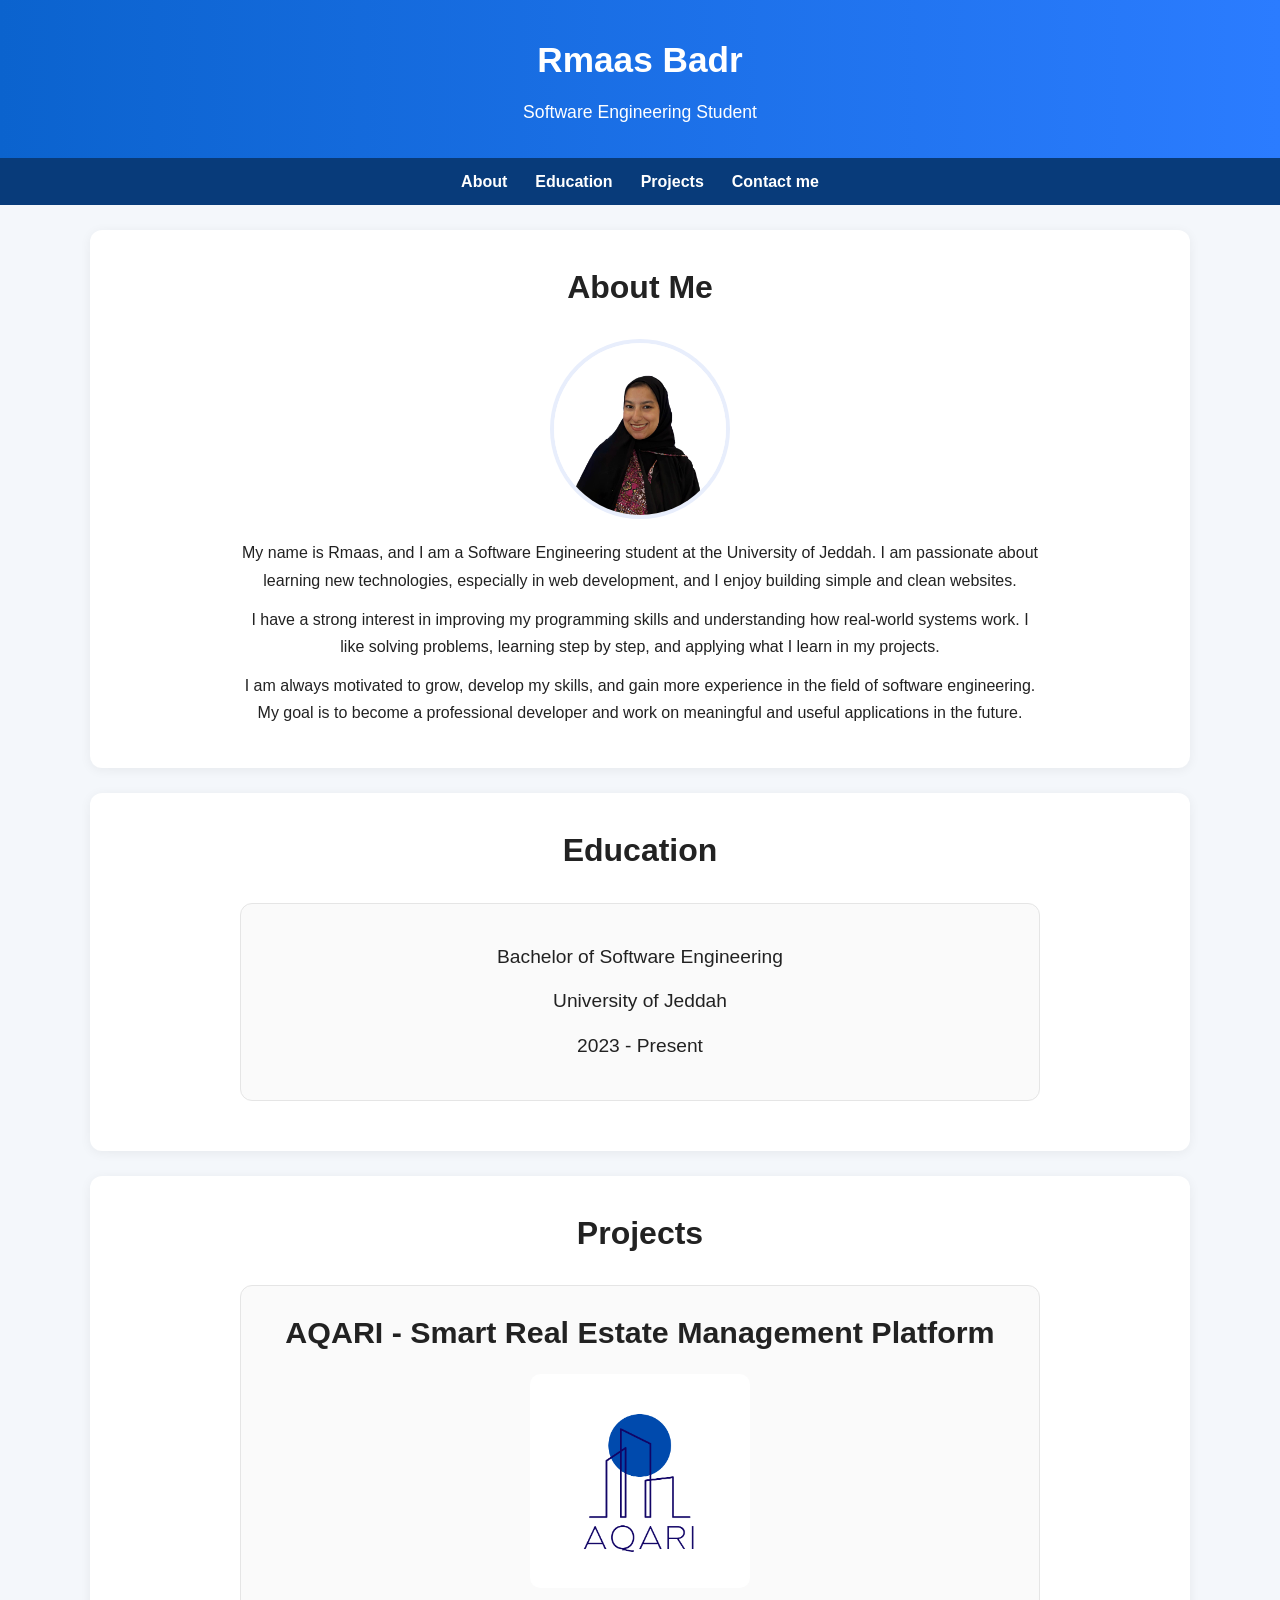
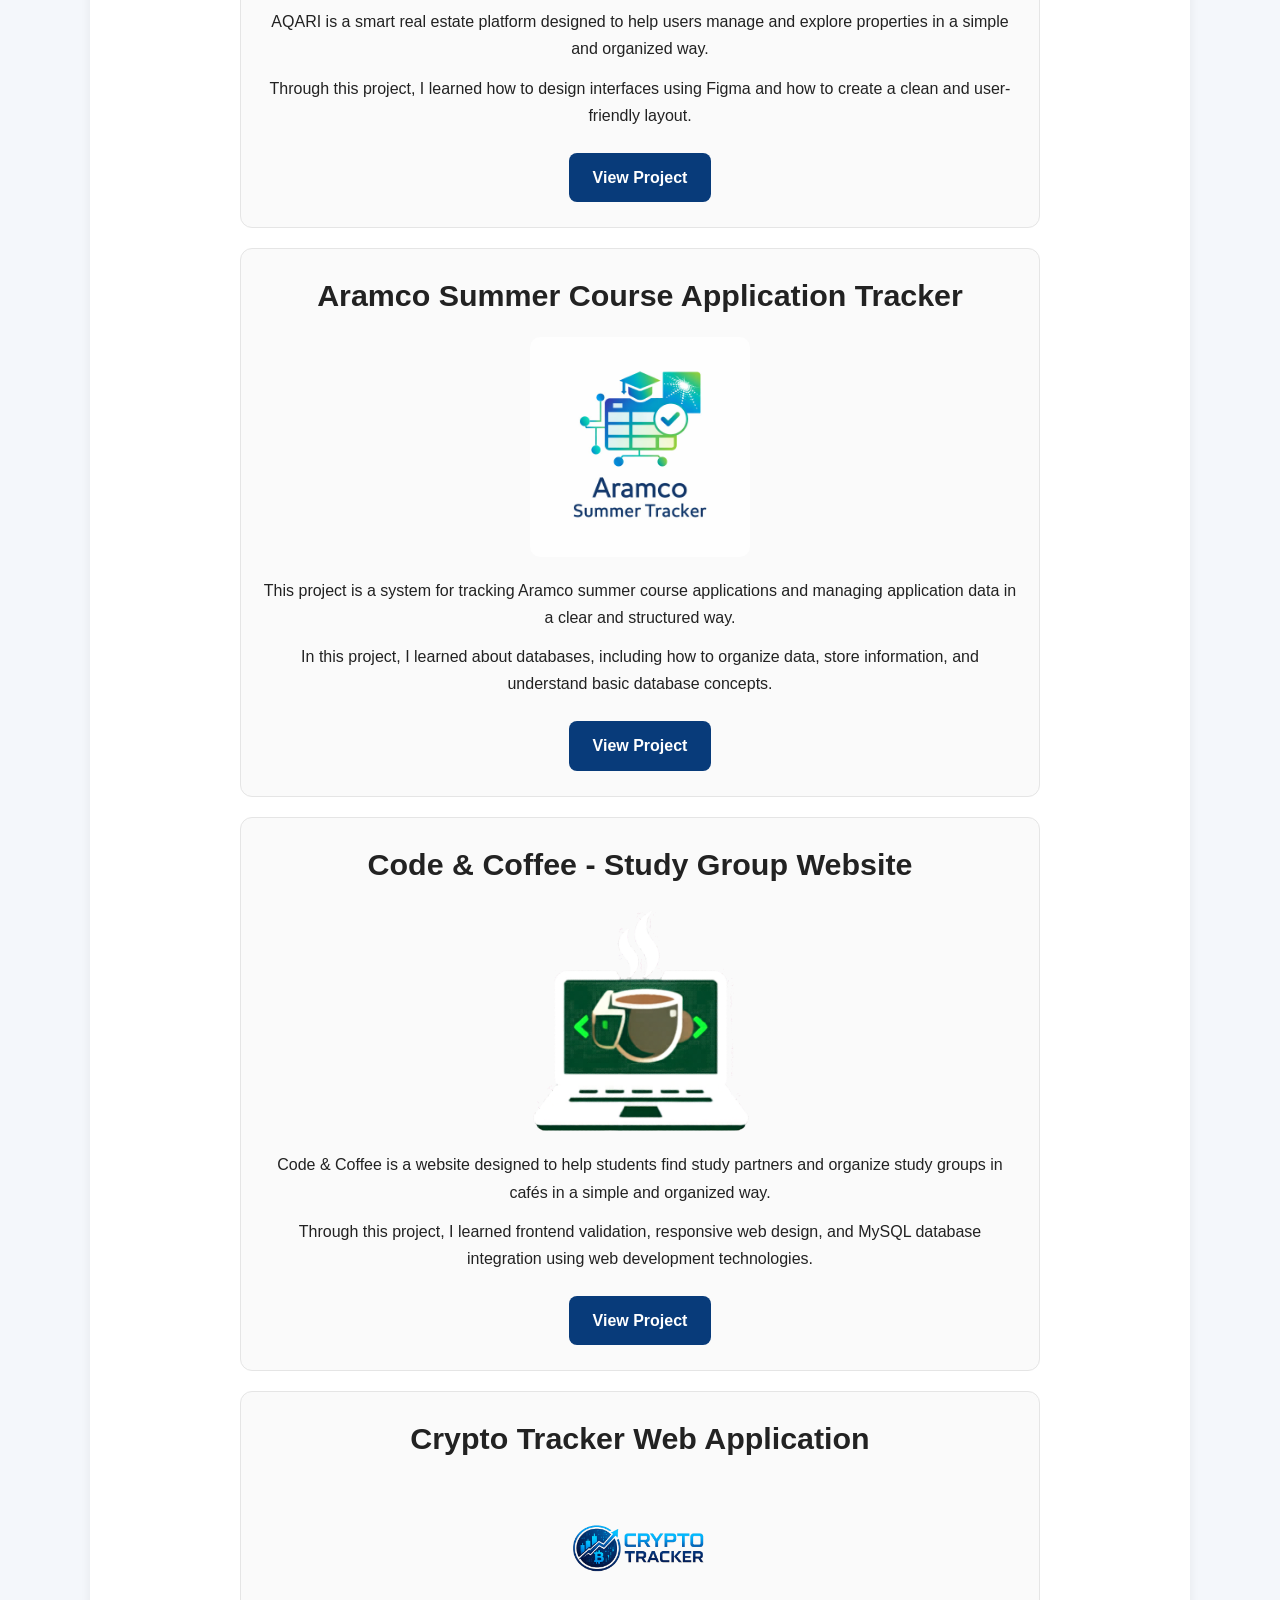
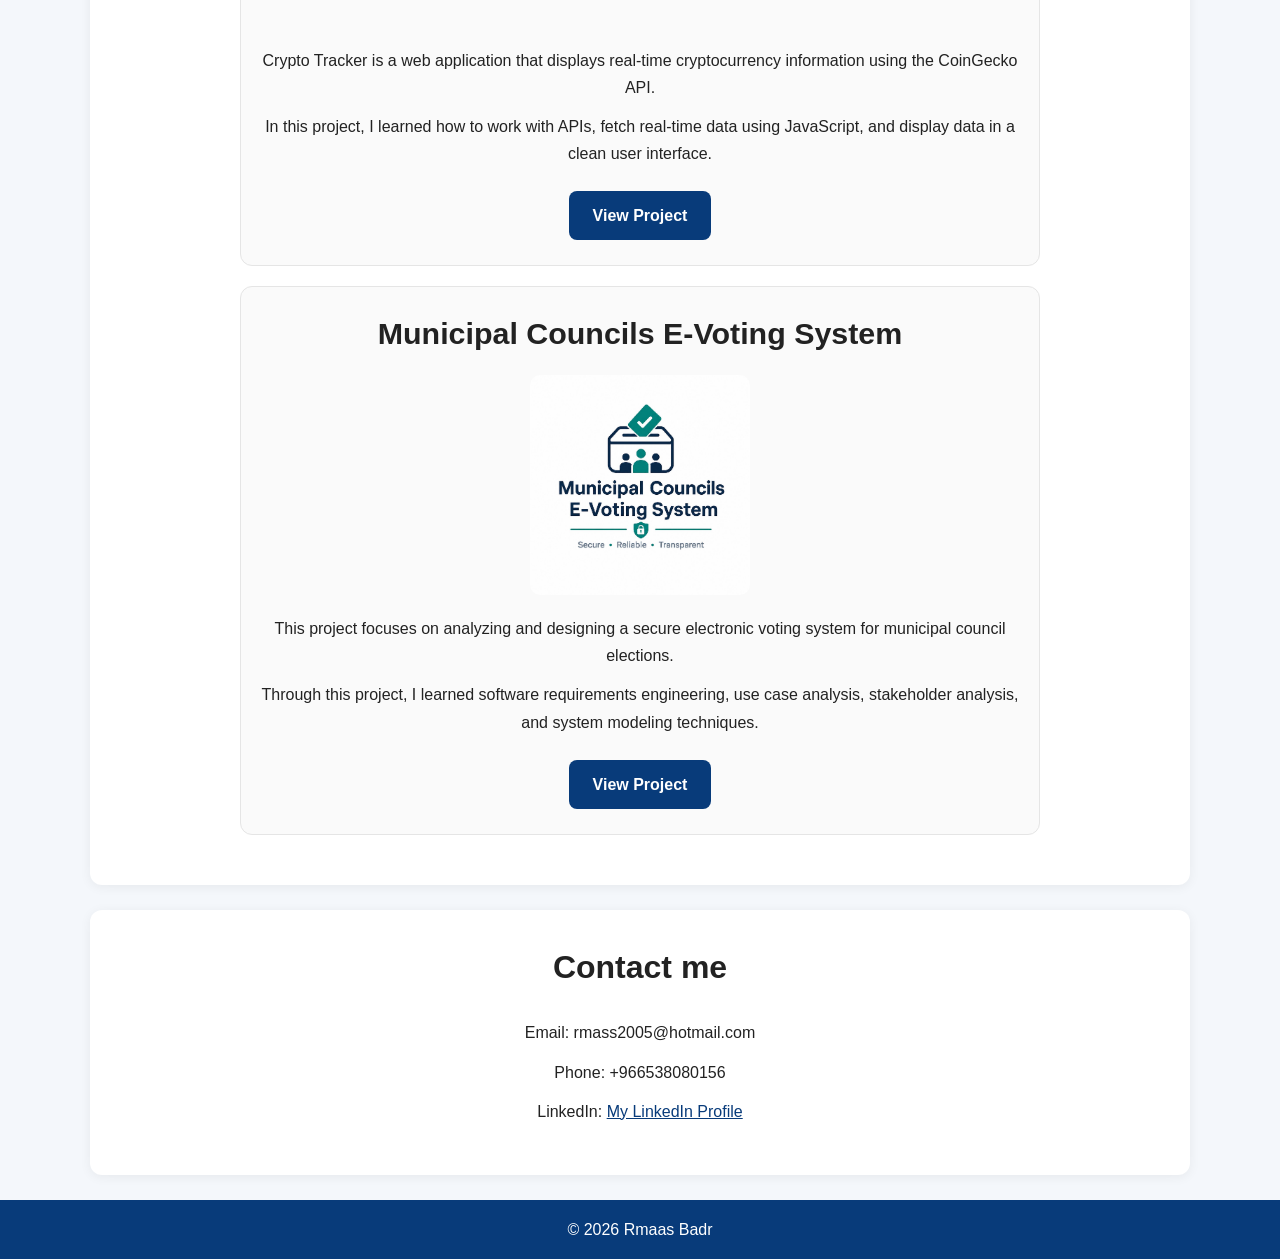
==== commit 9e083d1e: "Add files via upload" ====
--- a/index.html
+++ b/index.html
@@ -1,13 +1,17 @@
 <!DOCTYPE html>
 <html lang="en">
+
 <head>
     <meta charset="UTF-8">
     <meta name="viewport" content="width=device-width, initial-scale=1.0">
     <title>Rmaas's Portfolio</title>
+
     <link rel="stylesheet" href="cssweb.css">
 </head>
+
 <body>
 
+    <!-- Header -->
     <header>
         <div class="container">
             <h1>Rmaas Badr</h1>
@@ -15,6 +19,7 @@
         </div>
     </header>
 
+    <!-- Navbar -->
     <nav>
         <div class="container">
             <ul>
@@ -26,8 +31,10 @@
         </div>
     </nav>
 
+    <!-- Main -->
     <main class="container">
 
+        <!-- About -->
         <section id="about">
             <h2>About Me</h2>
 
@@ -35,22 +42,24 @@
 
             <p>
                 My name is Rmaas, and I am a Software Engineering student at the University of Jeddah.
-                I am passionate about learning new technologies, especially in web development, and I enjoy
-                building simple and clean websites.
+                I am passionate about learning new technologies, especially in web development,
+                and I enjoy building simple and clean websites.
             </p>
 
             <p>
-                I have a strong interest in improving my programming skills and understanding how real-world
-                systems work. I like solving problems, learning step by step, and applying what I learn in my projects.
+                I have a strong interest in improving my programming skills and understanding
+                how real-world systems work. I like solving problems, learning step by step,
+                and applying what I learn in my projects.
             </p>
 
             <p>
-                I am always motivated to grow, develop my skills, and gain more experience in the field of
-                software engineering. My goal is to become a professional developer and work on meaningful
-                and useful applications in the future.
+                I am always motivated to grow, develop my skills, and gain more experience
+                in the field of software engineering. My goal is to become a professional
+                developer and work on meaningful and useful applications in the future.
             </p>
         </section>
 
+        <!-- Education -->
         <section id="education">
             <h2>Education</h2>
 
@@ -61,35 +70,40 @@
             </div>
         </section>
 
+        <!-- Projects -->
         <section id="projects">
             <h2>Projects</h2>
 
+            <!-- Project 1 -->
             <div class="project-card">
                 <h3>AQARI - Smart Real Estate Management Platform</h3>
 
                 <img src="media/project1.jpg" alt="AQARI real estate platform" class="project-img">
 
                 <p>
-                    AQARI is a smart real estate platform designed to help users manage and explore
-                    properties in a simple and organized way.
-                </p>
-
-                <p>
-                    Through this project, I learned how to design interfaces using Figma and how to
-                    create a clean and user-friendly layout.
-                </p>
-
-                <a href="media/aqari-project.pdf" class="btn" target="_blank">View Project</a>
-            </div>
-
+                    AQARI is a smart real estate platform designed to help users manage
+                    and explore properties in a simple and organized way.
+                </p>
+
+                <p>
+                    Through this project, I learned how to design interfaces using Figma
+                    and how to create a clean and user-friendly layout.
+                </p>
+
+                <a href="media/aqari-project.pdf" class="btn" target="_blank">
+                    View Project
+                </a>
+            </div>
+
+            <!-- Project 2 -->
             <div class="project-card">
                 <h3>Aramco Summer Course Application Tracker</h3>
 
                 <img src="media/project2.jpg" alt="Aramco course tracker" class="project-img">
 
                 <p>
-                    This project is a system for tracking Aramco summer course applications and managing
-                    application data in a clear and structured way.
+                    This project is a system for tracking Aramco summer course applications
+                    and managing application data in a clear and structured way.
                 </p>
 
                 <p>
@@ -97,16 +111,84 @@
                     store information, and understand basic database concepts.
                 </p>
 
-                <a href="media/Aramco-project.pdf" class="btn" target="_blank">View Project</a>
-            </div>
-        </section>
-
+                <a href="media/Aramco-project.pdf" class="btn" target="_blank">
+                    View Project
+                </a>
+            </div>
+
+            <!-- Project 3 -->
+            <div class="project-card">
+                <h3>Code & Coffee - Study Group Website</h3>
+
+                <img src="media/code-coffee-logo.png" alt="Code & Coffee logo" class="project-img">
+
+                <p>
+                    Code & Coffee is a website designed to help students find study partners
+                    and organize study groups in cafés in a simple and organized way.
+                </p>
+
+                <p>
+                    Through this project, I learned frontend validation, responsive web design,
+                    and MySQL database integration using web development technologies.
+                </p>
+
+                <a href="media/code-coffee.pdf" class="btn" target="_blank">
+                    View Project
+                </a>
+            </div>
+
+            <!-- Project 4 -->
+            <div class="project-card">
+                <h3>Crypto Tracker Web Application</h3>
+
+                <img src="media/project4.jpg" alt="Crypto Tracker project" class="project-img">
+
+                <p>
+                    Crypto Tracker is a web application that displays real-time cryptocurrency
+                    information using the CoinGecko API.
+                </p>
+
+                <p>
+                    In this project, I learned how to work with APIs, fetch real-time data
+                    using JavaScript, and display data in a clean user interface.
+                </p>
+
+                <a href="media/crypto-tracker.pdf" class="btn" target="_blank">
+                    View Project
+                </a>
+            </div>
+
+            <!-- Project 5 -->
+            <div class="project-card">
+                <h3>Municipal Councils E-Voting System</h3>
+
+                <img src="media/e-voting-logo.jpeg" alt="E-Voting system logo" class="project-img">
+
+                <p>
+                    This project focuses on analyzing and designing a secure electronic voting
+                    system for municipal council elections.
+                </p>
+
+                <p>
+                    Through this project, I learned software requirements engineering,
+                    use case analysis, stakeholder analysis, and system modeling techniques.
+                </p>
+
+                <a href="media/e-voting.pdf" class="btn" target="_blank">
+                    View Project
+                </a>
+            </div>
+
+        </section>
+
+        <!-- Contact -->
         <section id="contact">
             <h2>Contact me</h2>
 
             <div class="contact-info">
                 <p>Email: rmass2005@hotmail.com</p>
                 <p>Phone: +966538080156</p>
+
                 <p>
                     LinkedIn:
                     <a href="https://www.linkedin.com/in/rmaas-badr-7a4100252" target="_blank">
@@ -114,15 +196,15 @@
                     </a>
                 </p>
             </div>
-
-            
         </section>
 
     </main>
 
+    <!-- Footer -->
     <footer>
-        <p>© 2026 Rmaas Badr</p>
+        <p>©️ 2026 Rmaas Badr</p>
     </footer>
 
 </body>
+
 </html>
--- a/cssweb.css
+++ b/cssweb.css
@@ -83,13 +83,12 @@
     color: #222;
 }
 
-/* Paragraphs */
 section p {
     max-width: 800px;
     margin: 12px auto;
 }
 
-/* About image */
+/* About Image */
 .profile-img {
     width: 180px;
     height: 180px;
@@ -128,6 +127,8 @@
     height: auto;
     display: block;
     margin: 20px auto;
+    object-fit: contain;
+    border-radius: 10px;
 }
 
 /* Buttons */
@@ -160,43 +161,6 @@
     color: #083b7a;
 }
 
-form {
-    max-width: 800px;
-    margin: 20px auto 0;
-    text-align: left;
-}
-
-label {
-    display: block;
-    margin-bottom: 6px;
-    font-weight: bold;
-}
-
-input,
-textarea {
-    width: 100%;
-    padding: 12px;
-    margin-bottom: 18px;
-    border: 1px solid #ccc;
-    border-radius: 8px;
-    font-size: 1rem;
-}
-
-button {
-    background-color: #083b7a;
-    color: white;
-    border: none;
-    padding: 10px 18px;
-    border-radius: 8px;
-    cursor: pointer;
-    font-weight: bold;
-    transition: 0.3s;
-}
-
-button:hover {
-    background-color: #0b63ce;
-}
-
 /* Footer */
 footer {
     background-color: #083b7a;
@@ -239,15 +203,6 @@
         font-size: 1rem;
     }
 
-    nav ul {
-        flex-direction: row;
-        justify-content: center;
-    }
-
-    nav ul li {
-        margin: 8px 10px;
-    }
-
     section {
         padding: 22px 16px;
     }
@@ -256,11 +211,6 @@
         font-size: 1.7rem;
     }
 
-    .profile-img {
-        width: 150px;
-        height: 150px;
-    }
-
     .project-card h3 {
         font-size: 1.4rem;
     }
@@ -272,6 +222,7 @@
 
 /* Mobile */
 @media (max-width: 576px) {
+
     header h1 {
         font-size: 1.5rem;
     }
@@ -320,13 +271,4 @@
         max-width: 220px;
         padding: 10px 18px;
     }
-
-    form {
-        text-align: left;
-    }
-
-    input,
-    textarea {
-        font-size: 0.95rem;
-    }
 }
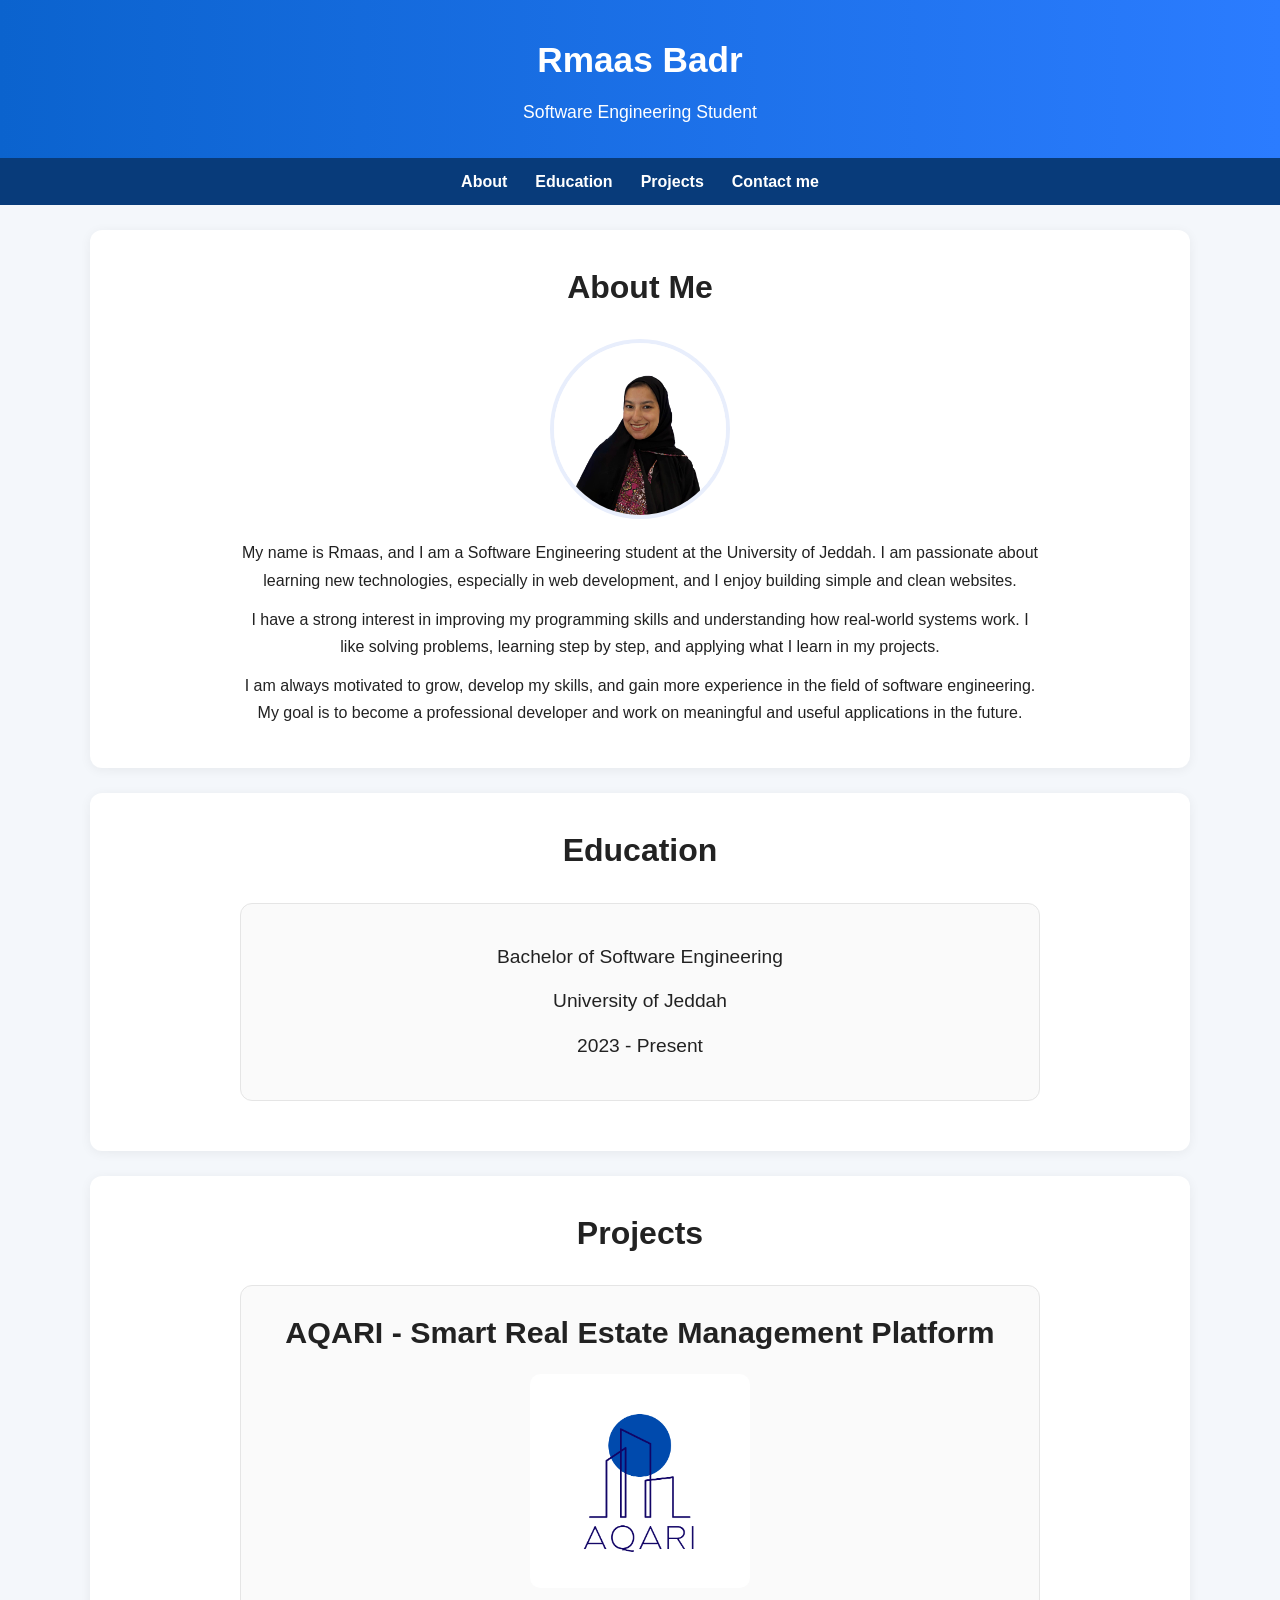
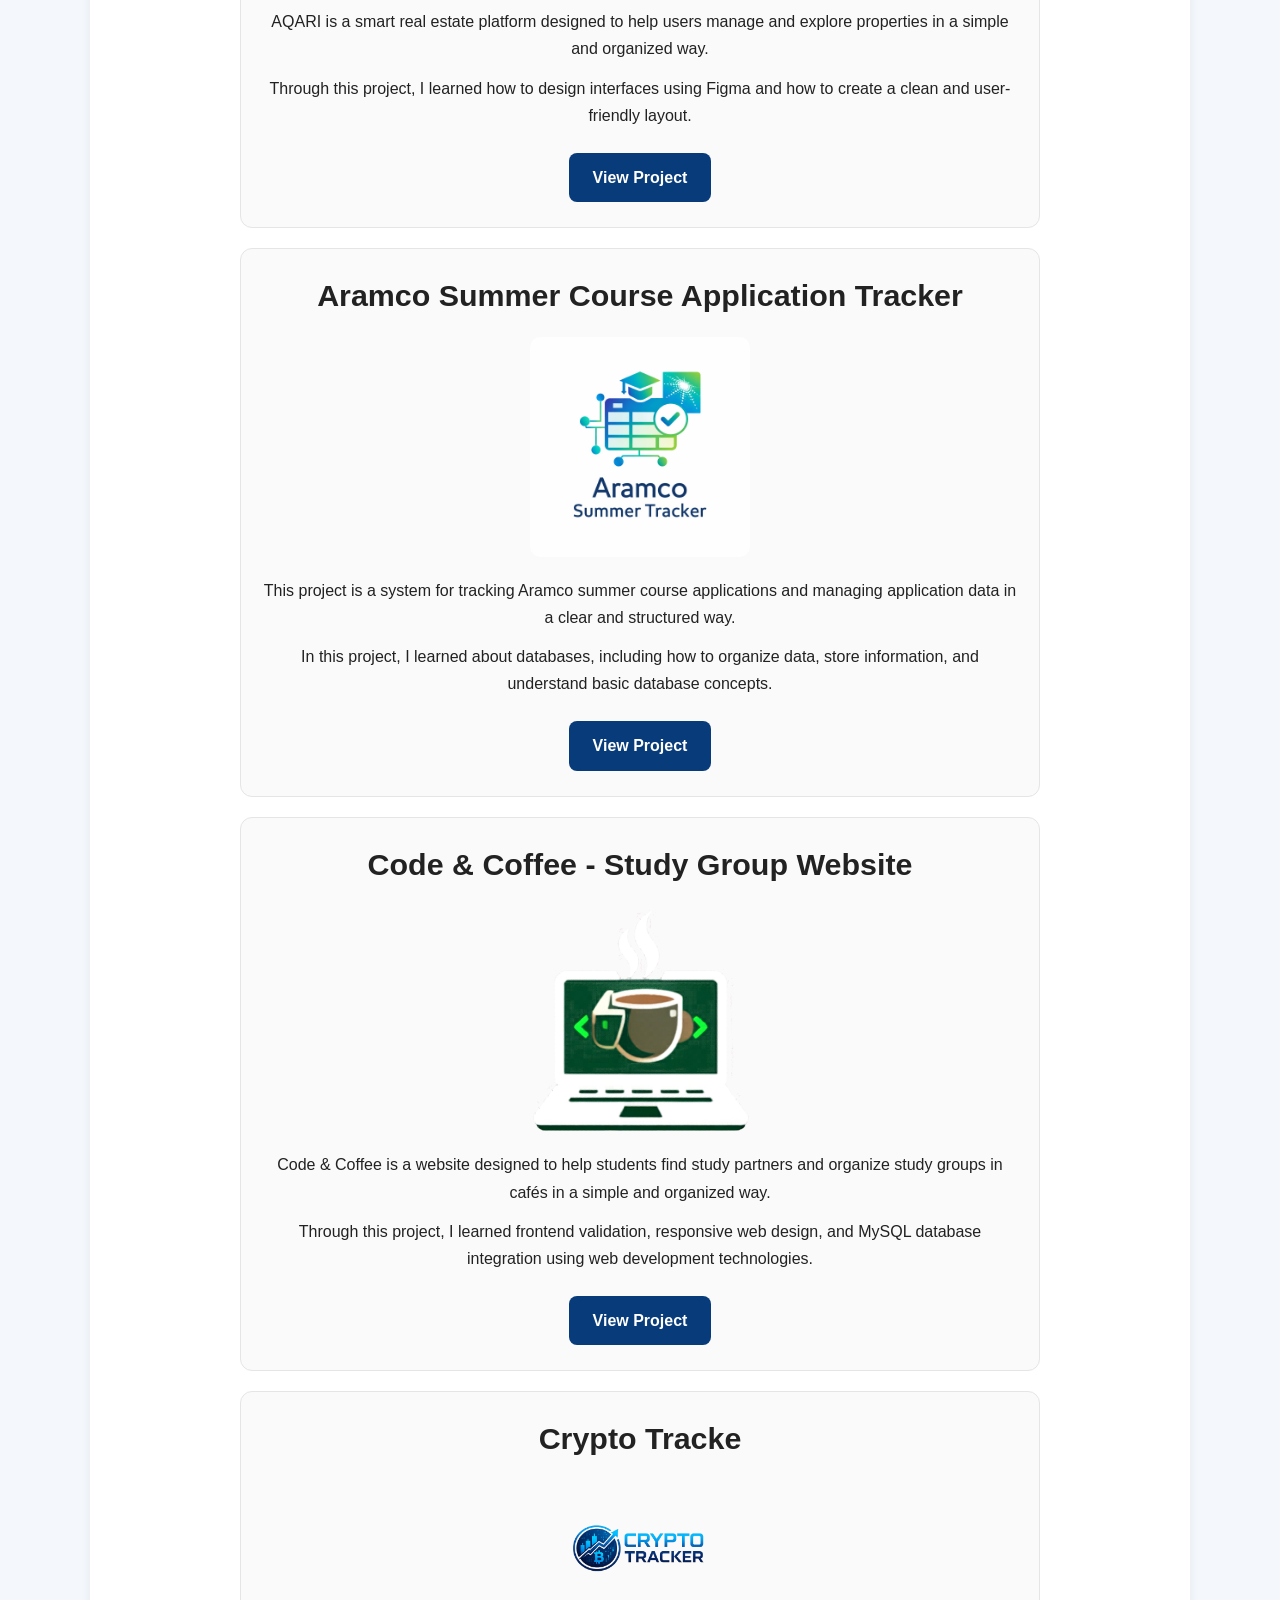
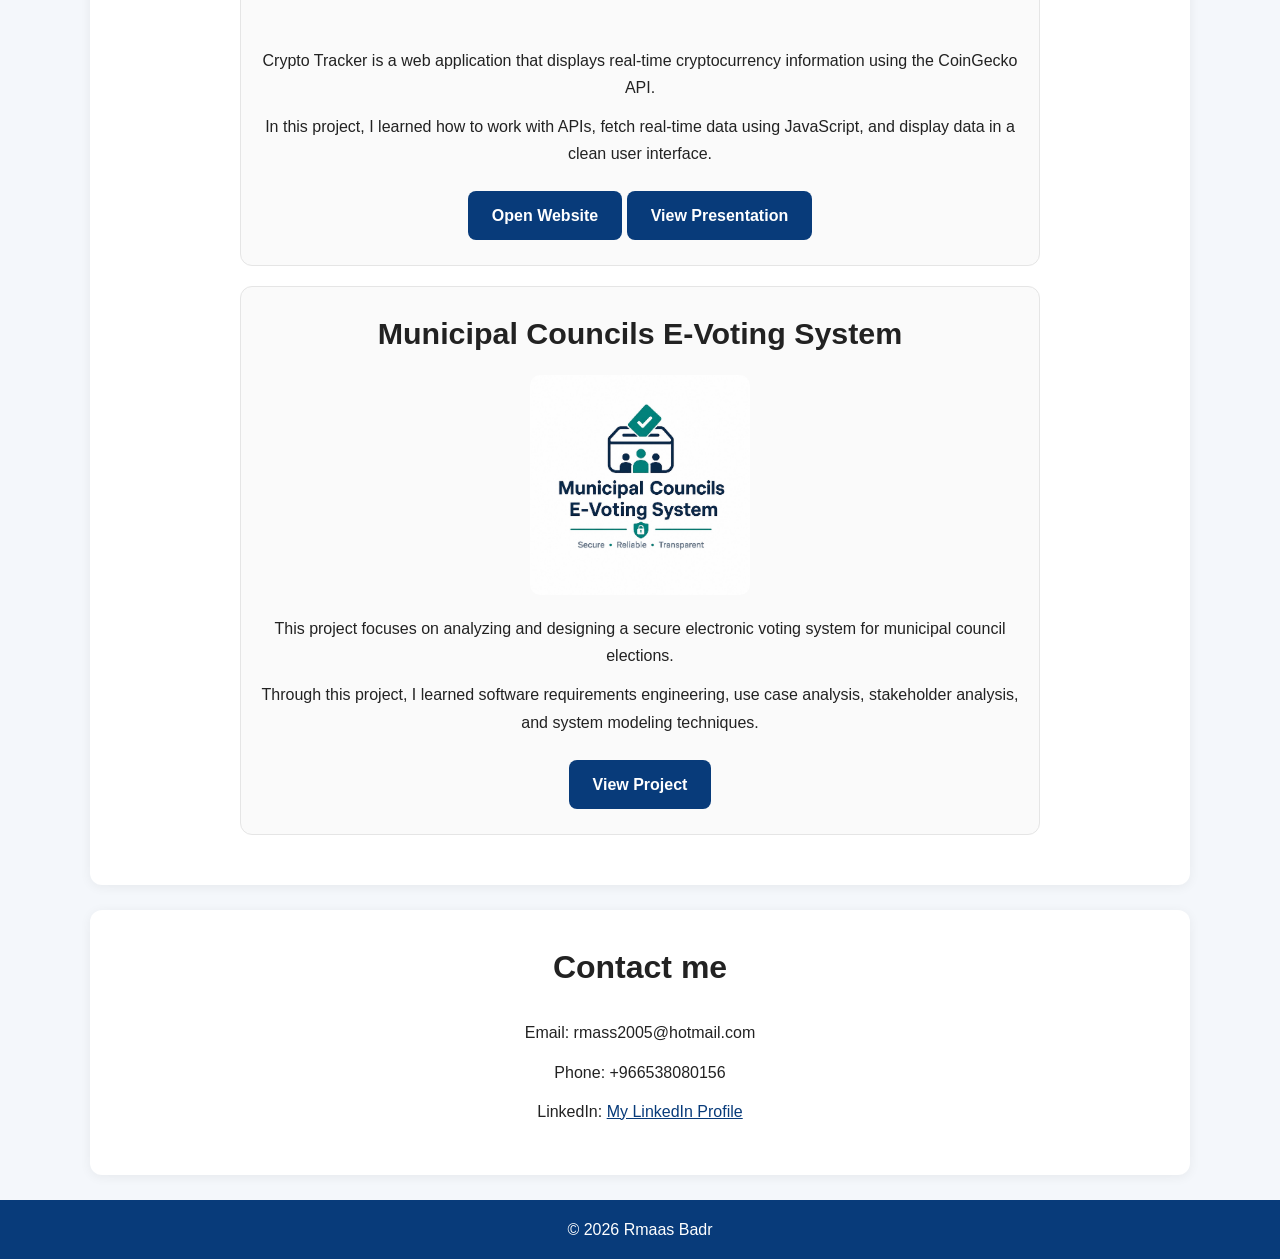
==== commit 51f73255: "Link the live Crypto Tracke website from the portfolio" ====
--- a/index.html
+++ b/index.html
@@ -139,7 +139,7 @@
 
             <!-- Project 4 -->
             <div class="project-card">
-                <h3>Crypto Tracker Web Application</h3>
+                <h3>Crypto Tracke</h3>
 
                 <img src="media/project4.jpg" alt="Crypto Tracker project" class="project-img">
 
@@ -153,8 +153,11 @@
                     using JavaScript, and display data in a clean user interface.
                 </p>
 
-                <a href="media/crypto-tracker.pdf" class="btn" target="_blank">
-                    View Project
+                <a href="crypto-tracker/coin.html" class="btn" target="_blank" rel="noopener">
+                    Open Website
+                </a>
+                <a href="media/crypto-tracker.pdf" class="btn" target="_blank" rel="noopener">
+                    View Presentation
                 </a>
             </div>
 
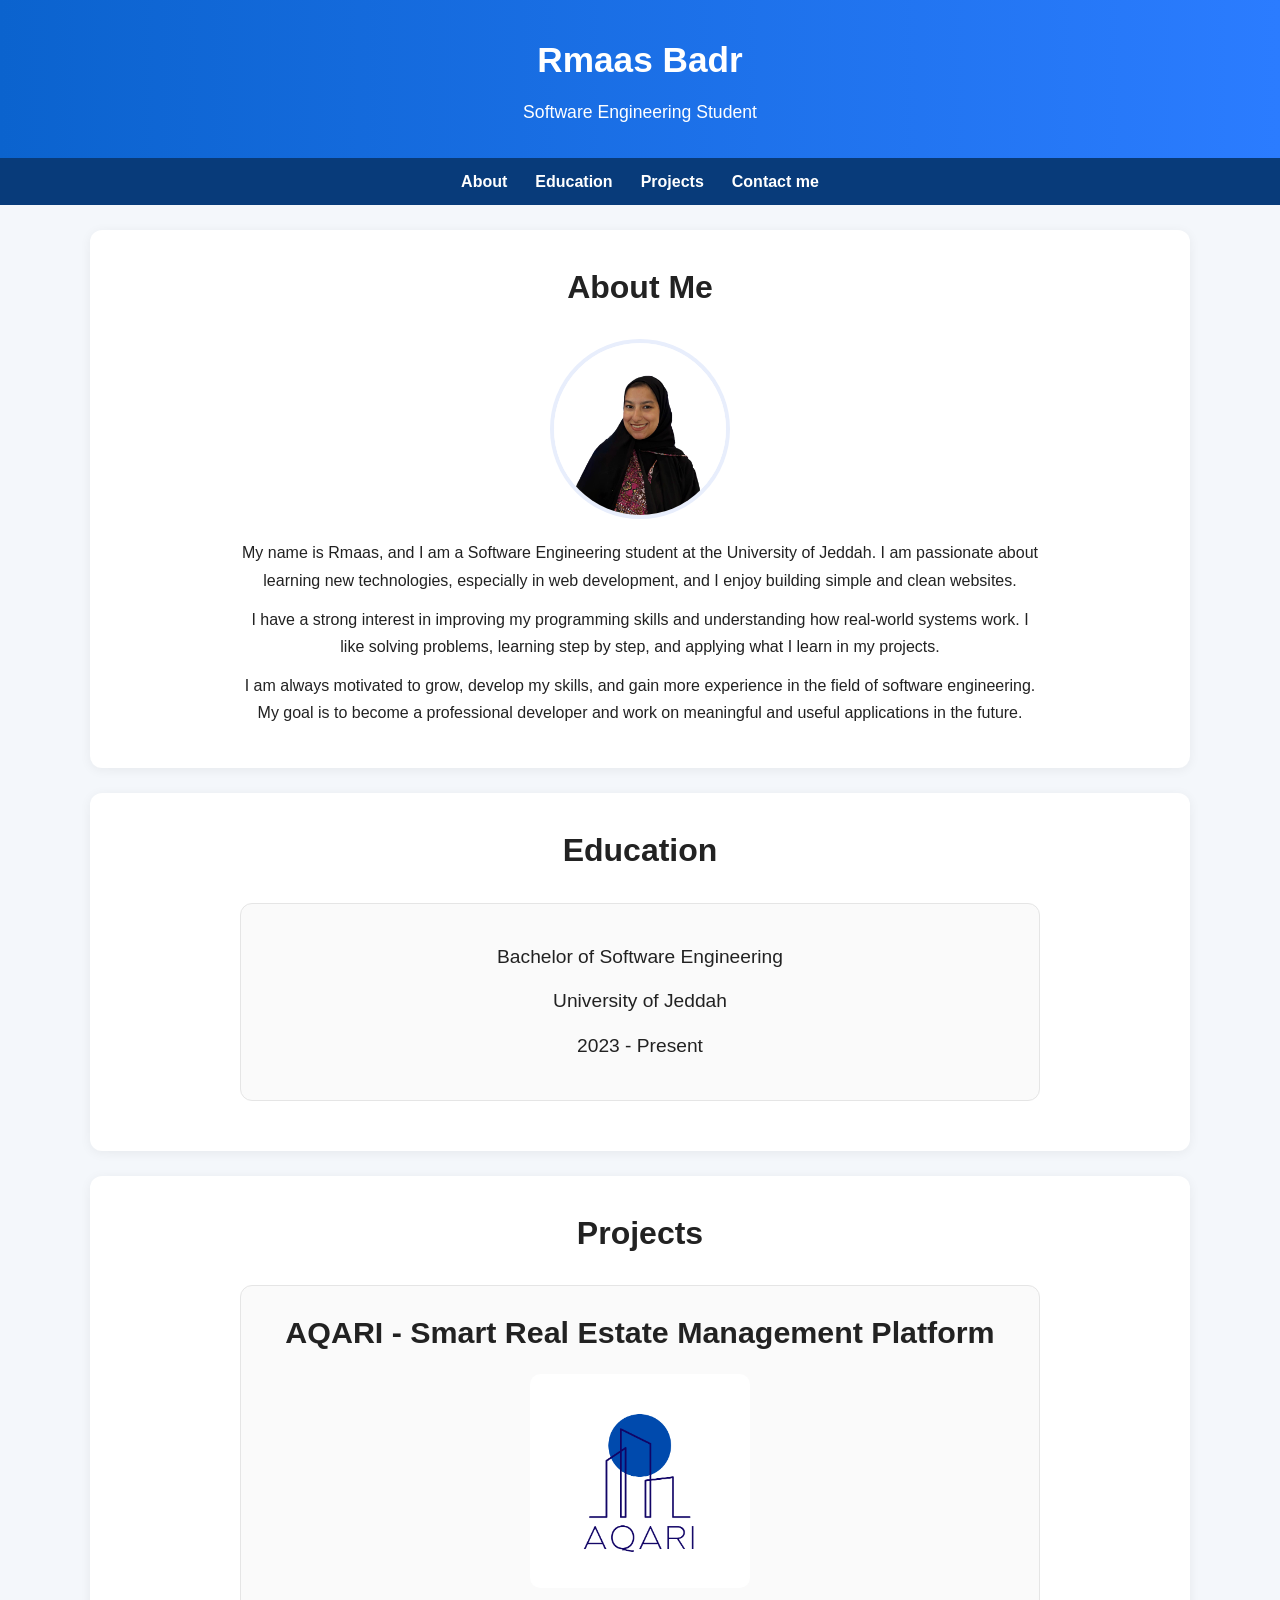
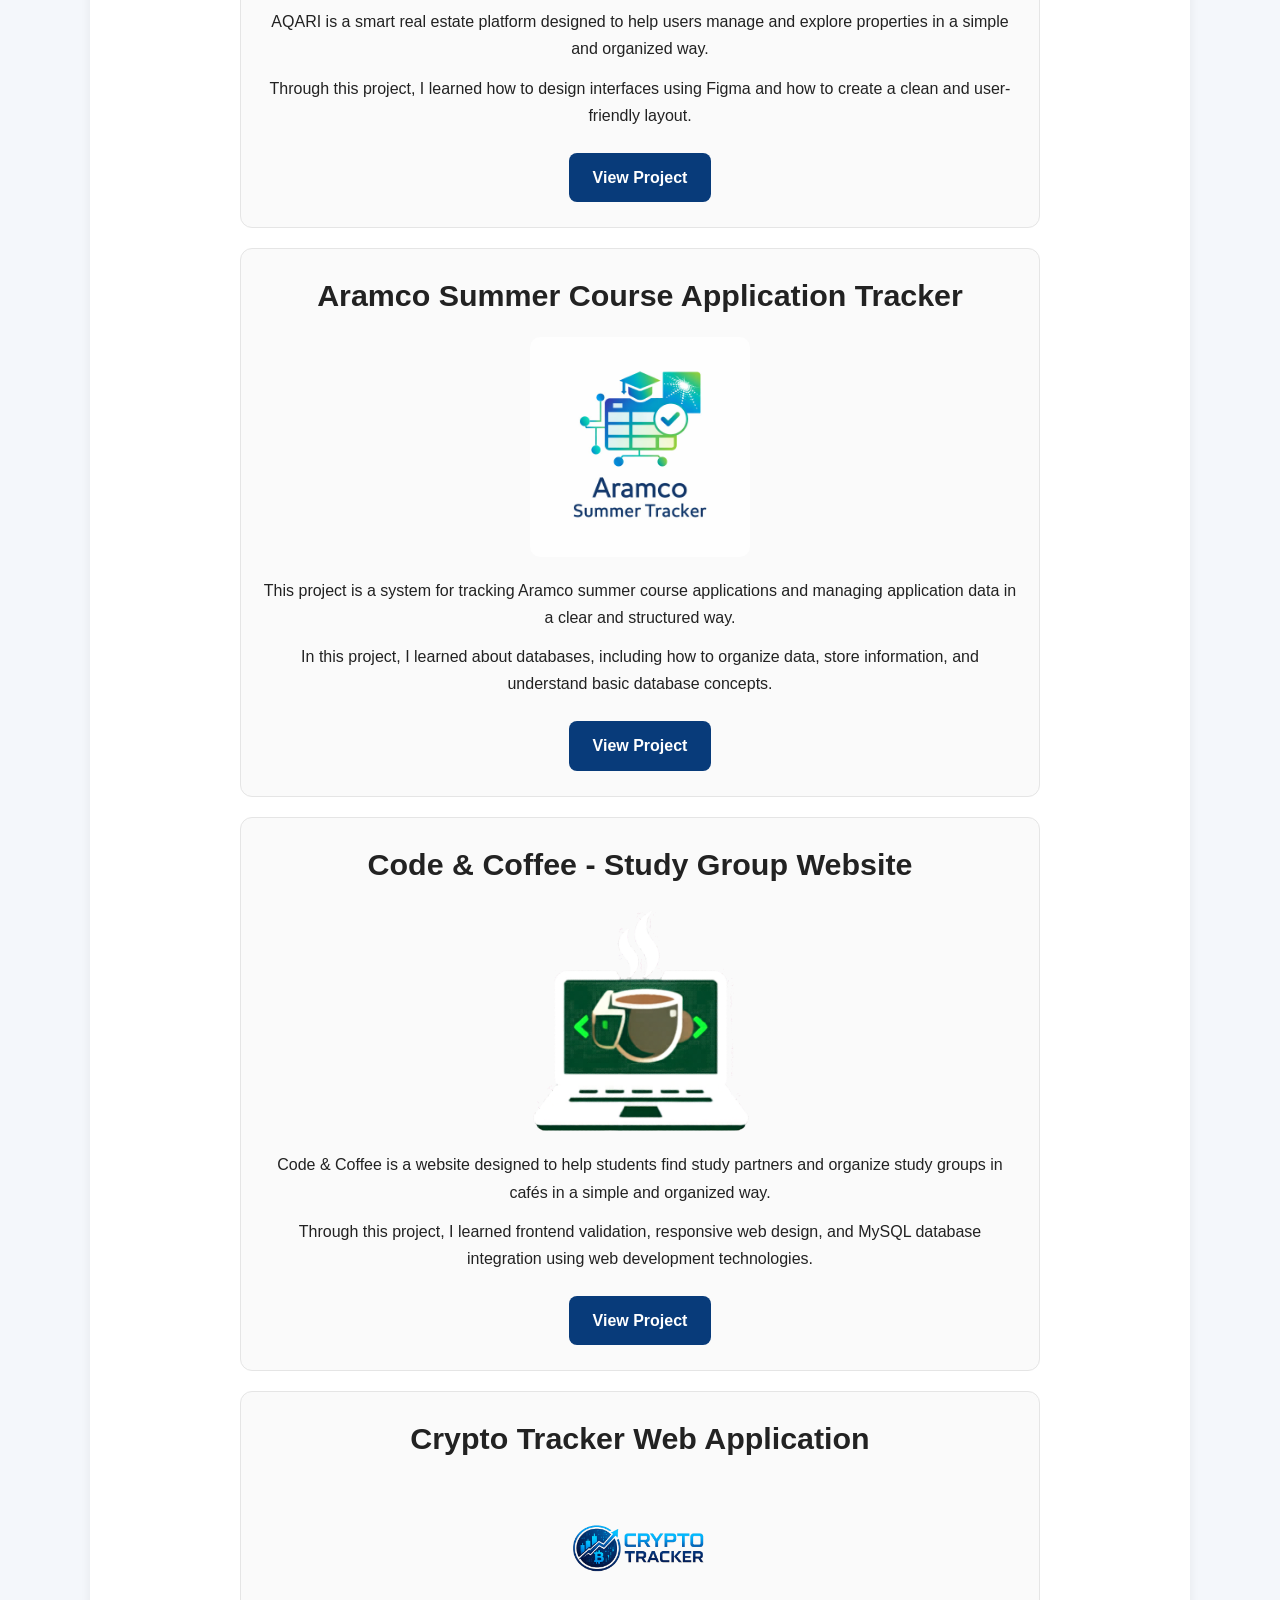
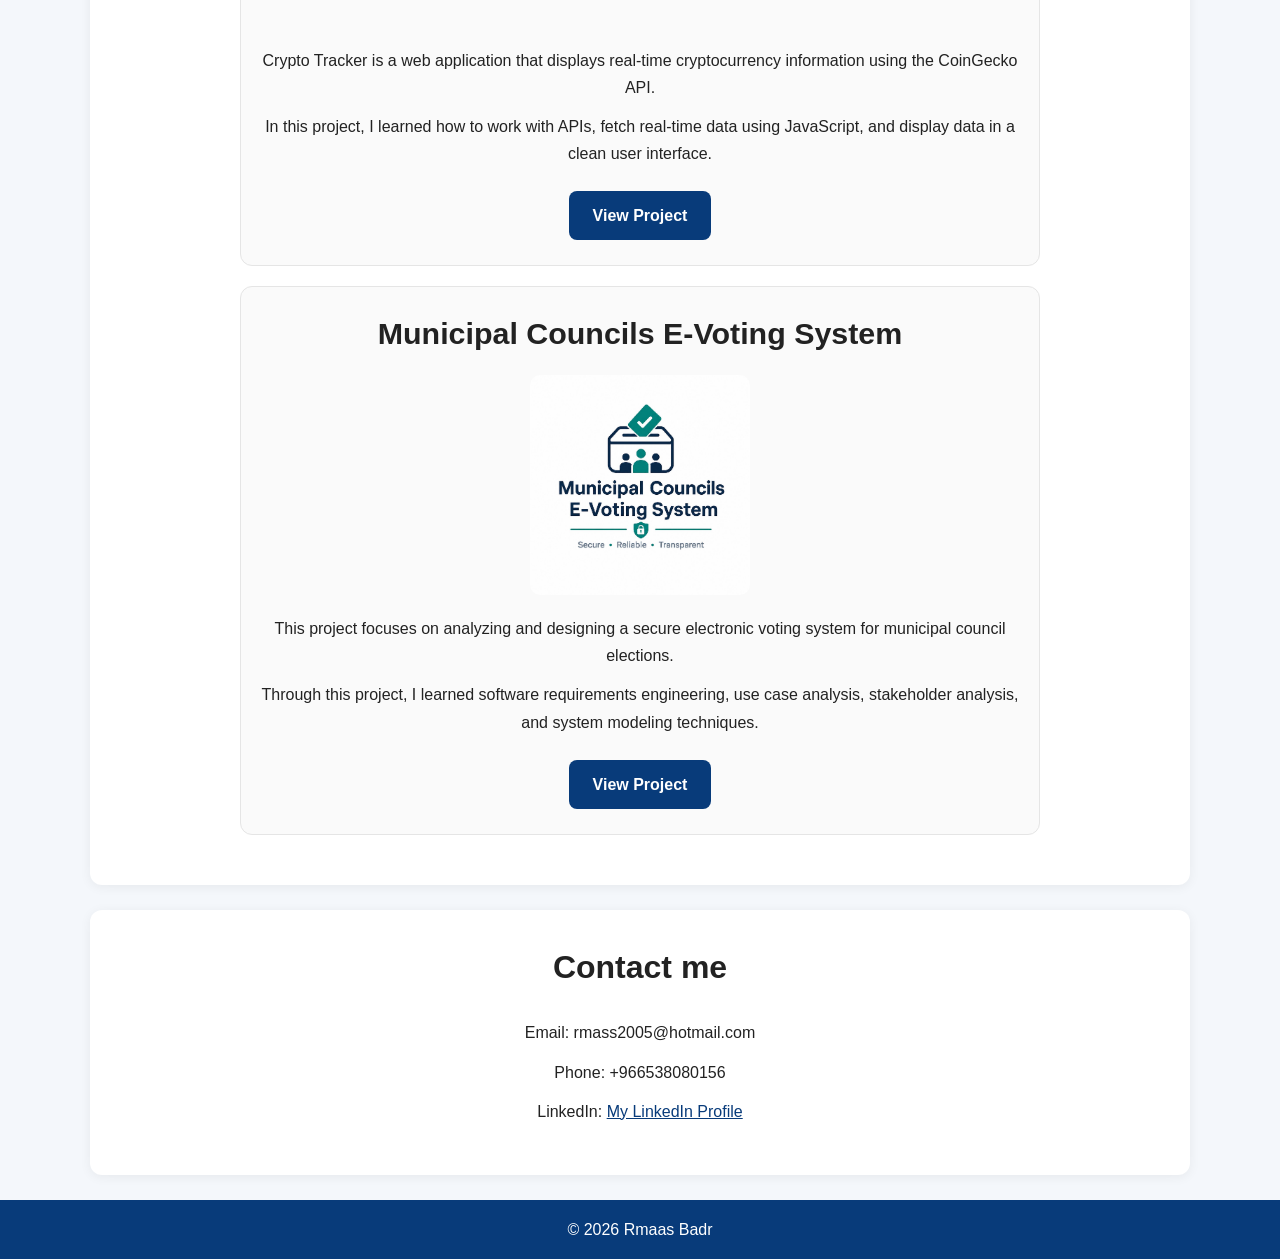
==== commit e52622a9: "Restore original Assignment1 project card" ====
--- a/index.html
+++ b/index.html
@@ -139,7 +139,7 @@
 
             <!-- Project 4 -->
             <div class="project-card">
-                <h3>Crypto Tracke</h3>
+                <h3>Crypto Tracker Web Application</h3>
 
                 <img src="media/project4.jpg" alt="Crypto Tracker project" class="project-img">
 
@@ -153,11 +153,8 @@
                     using JavaScript, and display data in a clean user interface.
                 </p>
 
-                <a href="crypto-tracker/coin.html" class="btn" target="_blank" rel="noopener">
-                    Open Website
-                </a>
-                <a href="media/crypto-tracker.pdf" class="btn" target="_blank" rel="noopener">
-                    View Presentation
+                <a href="media/crypto-tracker.pdf" class="btn" target="_blank">
+                    View Project
                 </a>
             </div>
 
